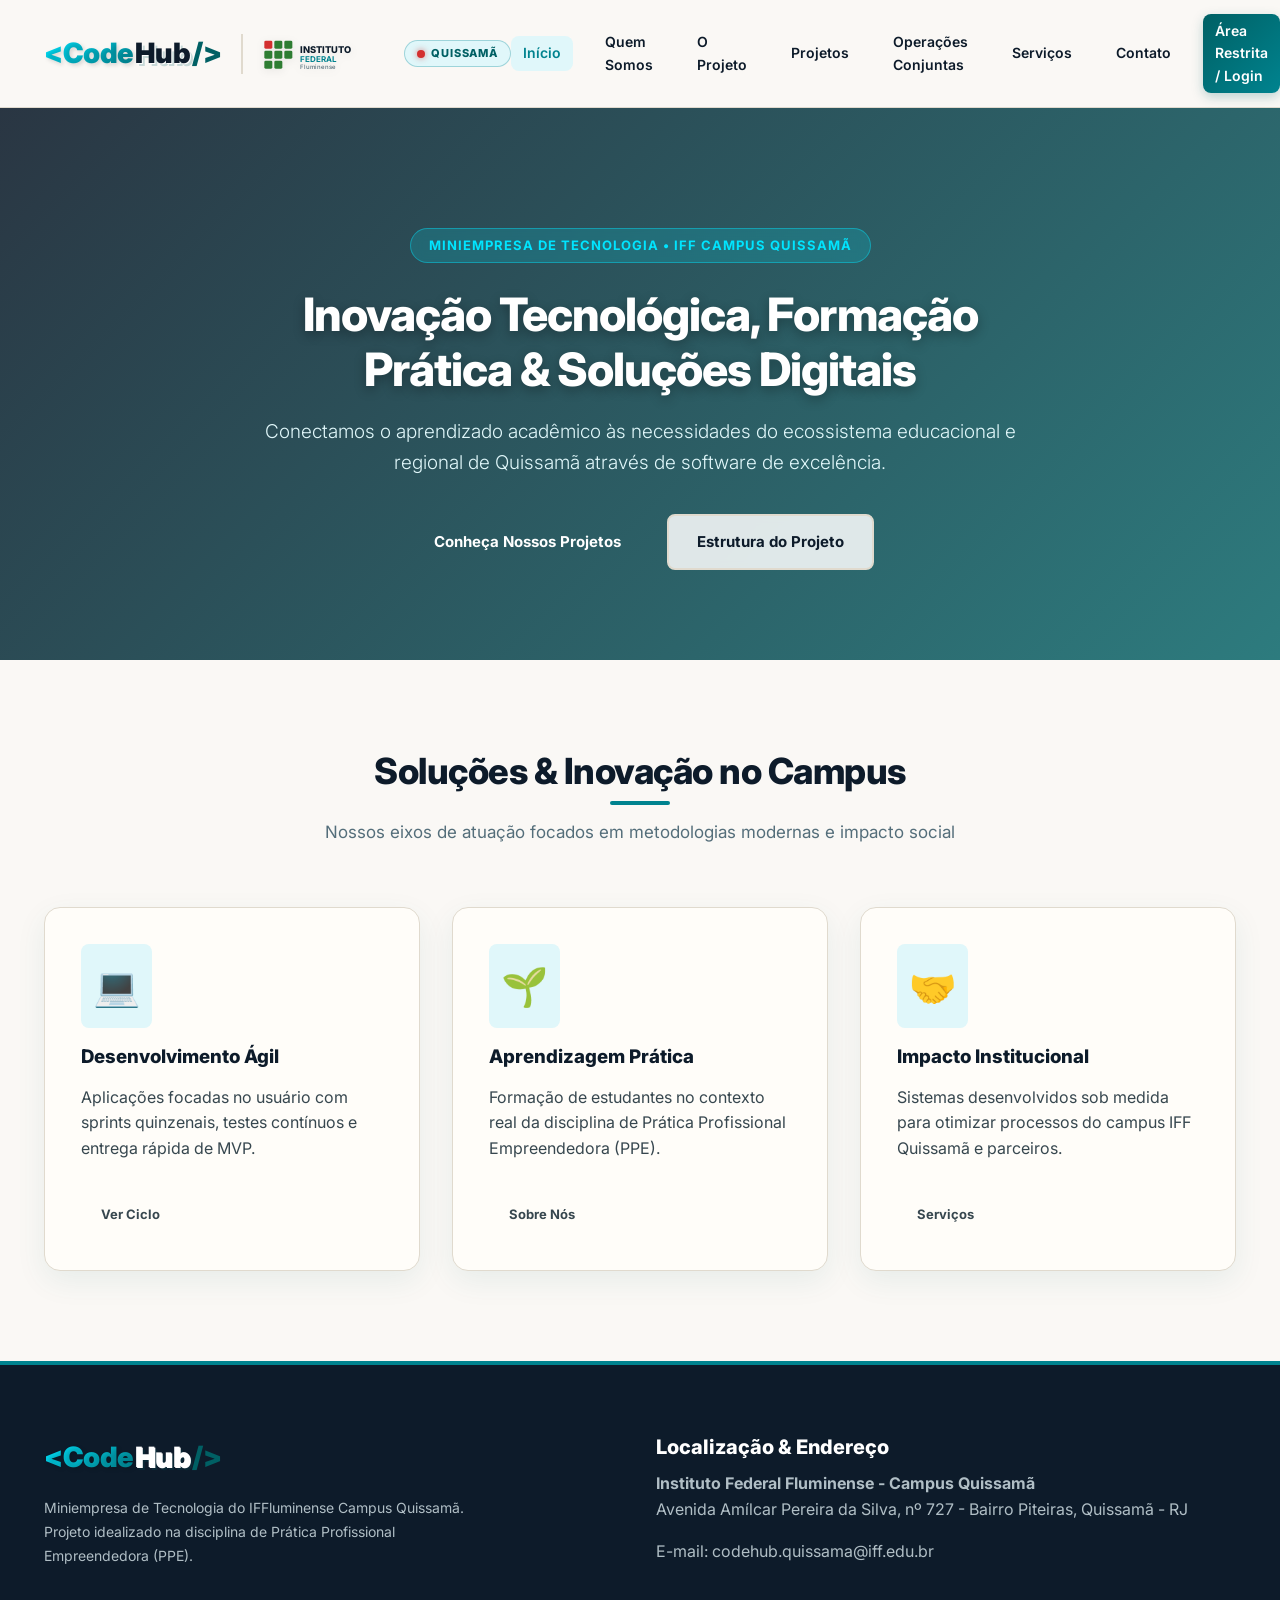
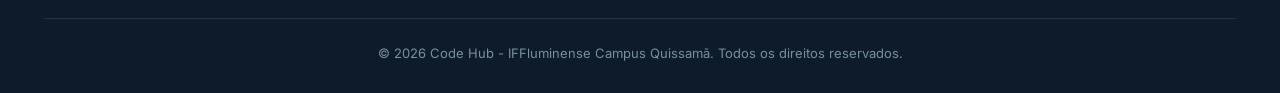
==== index.html @ e0a43261 "Update index.html" ====
<!DOCTYPE html>
<html lang="pt-BR">
<head>
    <meta charset="UTF-8">
    <meta name="viewport" content="width=device-width, initial-scale=1.0">
    <title>Code Hub | Inovação & Tecnologia no IFF Quissamã</title>
    <link rel="preconnect" href="https://fonts.googleapis.com">
    <link rel="preconnect" href="https://fonts.gstatic.com" crossorigin>
    <link href="https://fonts.googleapis.com/css2?family=Inter:wght@300;400;500;600;700;800;900&display=swap" rel="stylesheet">
    <link rel="stylesheet" href="index.css">
</head>
<body class="page-transition">

    <!-- CABEÇALHO COM LOGO VETORIAL IFF E LOGO 3D AVANÇADA -->
    <header class="navbar">
        <div class="container nav-container">
            <div class="brand-wrapper">
                <div class="logo-3d-wrapper">
                    <a href="index.html" class="logo-3d" title="Code Hub IFF Quissamã">
                        <span class="logo-code">&lt;Code</span><span class="logo-hub">Hub</span><span class="logo-slash">/&gt;</span>
                    </a>
                </div>
                
                <!-- VETOR INLINE DO INSTITUTO FEDERAL -->
                <div class="iff-brand-container">
                    <svg class="iff-svg-logo" viewBox="0 0 200 60" fill="none" xmlns="http://www.w3.org/2000/svg">
                        <rect x="5" y="10" width="12" height="12" rx="2" fill="#d32f2f"/>
                        <rect x="20" y="10" width="12" height="12" rx="2" fill="#2e7d32"/>
                        <rect x="5" y="25" width="12" height="12" rx="2" fill="#2e7d32"/>
                        <rect x="20" y="25" width="12" height="12" rx="2" fill="#2e7d32"/>
                        <rect x="5" y="40" width="12" height="12" rx="2" fill="#2e7d32"/>
                        <rect x="20" y="40" width="12" height="12" rx="2" fill="#2e7d32"/>
                        <rect x="35" y="10" width="12" height="12" rx="2" fill="#2e7d32"/>
                        <rect x="35" y="25" width="12" height="12" rx="2" fill="#2e7d32"/>
                        <text x="58" y="28" fill="#0d1b2a" font-family="Inter" font-weight="800" font-size="14">INSTITUTO</text>
                        <text x="58" y="42" fill="#00838f" font-family="Inter" font-weight="700" font-size="12">FEDERAL</text>
                        <text x="58" y="53" fill="#546e7a" font-family="Inter" font-weight="500" font-size="9">Fluminense</text>
                    </svg>
                    <div class="iff-badge-discrete">
                        <span class="iff-dot"></span> Quissamã
                    </div>
                </div>
            </div>

            <nav class="nav-menu">
                <a href="index.html" class="nav-link active">Início</a>
                <a href="quem-somos.html" class="nav-link">Quem Somos</a>
                <a href="o-projeto.html" class="nav-link">O Projeto</a>
                <a href="projetos.html" class="nav-link">Projetos</a>
                <a href="operacoes.html" class="nav-link">Operações Conjuntas</a>
                <a href="servicos.html" class="nav-link">Serviços</a>
                <a href="contato.html" class="nav-link">Contato</a>
                <a href="login.html" class="btn-nav-login btn-gradient">Área Restrita / Login</a>
            </nav>
        </div>
    </header>

    <!-- HERO SECTION -->
    <section class="hero" style="background-image: url('https://images.unsplash.com/photo-1517245386807-bb43f82c33c4?auto=format&fit=crop&w=1600&q=80');">
        <div class="container hero-content">
            <span class="badge">Miniempresa de Tecnologia &bull; IFF Campus Quissamã</span>
            <h1>Inovação Tecnológica, Formação Prática &amp; Soluções Digitais</h1>
            <p>Conectamos o aprendizado acadêmico às necessidades do ecossistema educacional e regional de Quissamã através de software de excelência.</p>
            <div class="hero-buttons">
                <a href="projetos.html" class="btn btn-gradient btn-lg">Conheça Nossos Projetos</a>
                <a href="o-projeto.html" class="btn btn-outline btn-lg">Estrutura do Projeto</a>
            </div>
        </div>
    </section>

    <!-- PILARES DE ATUAÇÃO -->
    <section class="section">
        <div class="container">
            <div class="section-title">
                <h2>Soluções &amp; Inovação no Campus</h2>
                <p>Nossos eixos de atuação focados em metodologias modernas e impacto social</p>
            </div>

            <div class="grid grid-3">
                <div class="card-pilar">
                    <div class="pilar-icon">💻</div>
                    <h3>Desenvolvimento Ágil</h3>
                    <p class="mt-2">Aplicações focadas no usuário com sprints quinzenais, testes contínuos e entrega rápida de MVP.</p>
                    <a href="o-projeto.html" class="btn btn-gradient mt-4" style="padding: 10px 20px; font-size: 13px;">Ver Ciclo</a>
                </div>

                <div class="card-pilar">
                    <div class="pilar-icon">🌱</div>
                    <h3>Aprendizagem Prática</h3>
                    <p class="mt-2">Formação de estudantes no contexto real da disciplina de Prática Profissional Empreendedora (PPE).</p>
                    <a href="quem-somos.html" class="btn btn-gradient mt-4" style="padding: 10px 20px; font-size: 13px;">Sobre Nós</a>
                </div>

                <div class="card-pilar">
                    <div class="pilar-icon">🤝</div>
                    <h3>Impacto Institucional</h3>
                    <p class="mt-2">Sistemas desenvolvidos sob medida para otimizar processos do campus IFF Quissamã e parceiros.</p>
                    <a href="servicos.html" class="btn btn-gradient mt-4" style="padding: 10px 20px; font-size: 13px;">Serviços</a>
                </div>
            </div>
        </div>
    </section>

    <!-- RODAPÉ COMPLETO COM DIREITOS RESERVADOS -->
    <footer class="footer">
        <div class="container">
            <div class="grid grid-2">
                <div>
                    <a href="index.html" class="logo-3d footer-logo">
                        <span class="logo-code">&lt;Code</span><span class="logo-hub">Hub</span><span class="logo-slash">/&gt;</span>
                    </a>
                    <p class="footer-desc">Miniempresa de Tecnologia do IFFluminense Campus Quissamã. Projeto idealizado na disciplina de Prática Profissional Empreendedora (PPE).</p>
                </div>
                <div class="footer-contact">
                    <h4>Localização &amp; Endereço</h4>
                    <p><strong>Instituto Federal Fluminense - Campus Quissamã</strong></p>
                    <p>Avenida Amílcar Pereira da Silva, nº 727 - Bairro Piteiras, Quissamã - RJ</p>
                    <p class="mt-2">E-mail: codehub.quissama@iff.edu.br</p>
                </div>
            </div>
            <div class="footer-bottom">
                <p>&copy; 2026 Code Hub - IFFluminense Campus Quissamã. Todos os direitos reservados.</p>
            </div>
        </div>
    </footer>

</body>
</html>
---- index.css ----
/* ==========================================================================
   CODE HUB - ESTILOS GLOBAIS & DESIGN SYSTEM (index.css)
   Paleta: Ciano Deep & Cream Soft com Efeitos 3D, Glassmorphism e Imagens Hero
   ========================================================================== */

:root {
    /* --- CORES PRINCIPAIS (CIANO & CREME) --- */
    --cyan-primary: #00838f;        /* Ciano Elegante Principal */
    --cyan-dark: #006064;           /* Ciano Escuro para botões e contrastes */
    --cyan-light: #00e5ff;          /* Ciano Neve/Glow para detalhes 3D e accents */
    --cyan-soft-bg: #e0f7fa;        /* Fundo Ciano muito suave */
    
    --cream-bg: #faf8f5;            /* Creme Principal do Site */
    --cream-card: #fffdf9;          /* Creme Claro para Cards */
    --cream-darker: #f3efe6;        /* Creme para divisões e fundos secundários */
    
    --dark-slate: #0d1b2a;          /* Azul Escuro / Grafite para textos e rodapés */
    --body-text: #37474f;           /* Cor padrão de leitura */
    --border-color: #e0dace;        /* Borda em tom creme/suave */
    
    /* --- EFEITOS E DIMENSÕES --- */
    --radius-sm: 8px;
    --radius-md: 16px;
    --radius-lg: 24px;
    --shadow-soft: 0 10px 30px rgba(0, 96, 100, 0.08);
    --shadow-hover: 0 18px 40px rgba(0, 96, 100, 0.18);
    --shadow-3d: 0 10px 20px rgba(0, 0, 0, 0.2), 0 6px 6px rgba(0, 0, 0, 0.1);
    --transition: all 0.35s cubic-bezier(0.4, 0, 0.2, 1);
}

/* --- RESET E BASE --- */
* {
    margin: 0;
    padding: 0;
    box-sizing: border-box;
}

html {
    scroll-behavior: smooth;
}

body {
    font-family: 'Inter', -apple-system, BlinkMacSystemFont, "Segoe UI", Roboto, sans-serif;
    color: var(--body-text);
    background-color: var(--cream-bg);
    line-height: 1.6;
    overflow-x: hidden;
}

h1, h2, h3, h4, h5, h6 {
    color: var(--dark-slate);
    font-weight: 800;
    line-height: 1.2;
}

a {
    text-decoration: none;
    color: inherit;
}

ul {
    list-style: none;
}

img {
    max-width: 100%;
    height: auto;
    display: block;
}

/* --- CONTAINERS & GRID --- */
.container {
    width: 100%;
    max-width: 1240px;
    margin: 0 auto;
    padding: 0 24px;
}

.section {
    padding: 90px 0;
}

.grid {
    display: grid;
    gap: 32px;
}

.grid-2 { grid-template-columns: repeat(2, 1fr); }
.grid-3 { grid-template-columns: repeat(3, 1fr); }
.grid-4 { grid-template-columns: repeat(4, 1fr); }

.mt-2 { margin-top: 16px; }
.mt-4 { margin-top: 32px; }
.mt-5 { margin-top: 48px; }

/* --- BARRA DE NAVEGAÇÃO (NAVBAR) --- */
.navbar {
    position: sticky;
    top: 0;
    background: rgba(250, 248, 245, 0.92);
    backdrop-filter: blur(12px);
    border-bottom: 1px solid var(--border-color);
    z-index: 1000;
    padding: 14px 0;
}

.nav-container {
    display: flex;
    align-items: center;
    justify-content: space-between;
}

.brand-wrapper {
    display: flex;
    align-items: center;
    gap: 20px;
}

/* --- LOGO 3D AVANÇADA DA CODE HUB --- */
.logo-3d-wrapper {
    perspective: 1000px;
}

.logo-3d {
    font-size: 28px;
    font-weight: 900;
    display: inline-flex;
    align-items: center;
    letter-spacing: -0.5px;
    text-transform: none;
    position: relative;
    transform-style: preserve-3d;
    transition: transform 0.4s ease;
}

.logo-3d:hover {
    transform: rotateY(12deg) rotateX(6deg) scale(1.03);
}

.logo-code {
    background: linear-gradient(135deg, #00e5ff 0%, #00838f 100%);
    -webkit-background-clip: text;
    -webkit-text-fill-color: transparent;
    text-shadow: 2px 2px 4px rgba(0, 0, 0, 0.15);
    font-weight: 900;
}

.logo-hub {
    color: var(--dark-slate);
    text-shadow: 1px 1px 0px #fff, 3px 3px 0px rgba(0, 96, 100, 0.2);
    font-weight: 900;
    margin: 0 2px;
}

.logo-slash {
    color: var(--cyan-dark);
    font-weight: 900;
}

/* --- MARCA E LOGO VETORIAL DO IFF --- */
.iff-brand-container {
    display: flex;
    align-items: center;
    gap: 10px;
    border-left: 2px solid var(--border-color);
    padding-left: 18px;
}

.iff-svg-logo {
    height: 40px;
    width: auto;
    filter: drop-shadow(0px 2px 4px rgba(0,0,0,0.08));
}

.iff-badge-discrete {
    display: flex;
    align-items: center;
    gap: 6px;
    font-size: 11px;
    font-weight: 800;
    letter-spacing: 0.8px;
    text-transform: uppercase;
    color: var(--cyan-dark);
    background: var(--cyan-soft-bg);
    border: 1px solid rgba(0, 131, 143, 0.3);
    padding: 4px 12px;
    border-radius: 20px;
}

.iff-dot {
    width: 8px;
    height: 8px;
    background-color: #d32f2f; /* Vermelho característico IFF */
    border-radius: 50%;
    display: inline-block;
    box-shadow: 0 0 6px rgba(211, 47, 47, 0.6);
}

/* MENU DE NAVEGAÇÃO */
.nav-menu {
    display: flex;
    align-items: center;
    gap: 20px;
}

.nav-menu a {
    font-weight: 600;
    font-size: 14px;
    color: var(--dark-slate);
    padding: 6px 12px;
    border-radius: var(--radius-sm);
    transition: var(--transition);
}

.nav-menu a:hover,
.nav-menu a.active {
    color: var(--cyan-primary);
    background-color: var(--cyan-soft-bg);
}

.btn-nav-login {
    background: linear-gradient(135deg, var(--cyan-dark) 0%, var(--cyan-primary) 100%);
    color: #ffffff !important;
    box-shadow: 0 4px 12px rgba(0, 96, 100, 0.25);
}

.btn-nav-login:hover {
    transform: translateY(-2px);
    box-shadow: 0 6px 16px rgba(0, 96, 100, 0.35);
}

/* --- BOTÕES ESTILIZADOS --- */
.btn {
    display: inline-flex;
    align-items: center;
    justify-content: center;
    gap: 8px;
    padding: 14px 28px;
    border-radius: var(--radius-sm);
    font-weight: 700;
    font-size: 15px;
    cursor: pointer;
    transition: var(--transition);
    border: none;
}

.btn-primary {
    background: linear-gradient(135deg, var(--cyan-primary) 0%, var(--cyan-dark) 100%);
    color: #ffffff;
    box-shadow: var(--shadow-3d);
}

.btn-primary:hover {
    transform: translateY(-3px);
    box-shadow: 0 12px 24px rgba(0, 96, 100, 0.3);
}

.btn-outline {
    background-color: rgba(255, 255, 255, 0.85);
    color: var(--dark-slate);
    border: 2px solid var(--border-color);
    backdrop-filter: blur(4px);
}

.btn-outline:hover {
    background-color: var(--cream-card);
    border-color: var(--cyan-primary);
    color: var(--cyan-dark);
}

/* --- HERO SECTION COM IMAGEM DE FUNDO REVERSÍVEL --- */
.hero {
    position: relative;
    padding: 120px 0 90px 0;
    background-size: cover;
    background-position: center;
    background-repeat: no-repeat;
    color: #ffffff;
    text-align: center;
}

/* Máscara/Overlay para garantir legibilidade dos textos sobre a imagem */
.hero::before {
    content: "";
    position: absolute;
    top: 0; left: 0; right: 0; bottom: 0;
    background: linear-gradient(135deg, rgba(13, 27, 42, 0.88) 0%, rgba(0, 96, 100, 0.82) 100%);
    z-index: 1;
}

.hero-content {
    position: relative;
    z-index: 2;
    max-width: 860px;
}

.badge {
    display: inline-block;
    background: rgba(0, 229, 255, 0.18);
    border: 1px solid rgba(0, 229, 255, 0.4);
    color: #00e5ff;
    font-weight: 700;
    font-size: 13px;
    padding: 6px 18px;
    border-radius: 30px;
    margin-bottom: 24px;
    text-transform: uppercase;
    letter-spacing: 1px;
    backdrop-filter: blur(6px);
}

.hero h1 {
    color: #ffffff;
    font-size: 46px;
    margin-bottom: 20px;
    letter-spacing: -1px;
    text-shadow: 0 4px 12px rgba(0,0,0,0.3);
}

.hero p {
    font-size: 19px;
    margin-bottom: 36px;
    color: #e0f7fa;
    font-weight: 300;
}

.hero-buttons {
    display: flex;
    justify-content: center;
    gap: 18px;
    flex-wrap: wrap;
}

/* --- TÍTULOS DE SEÇÕES --- */
.section-title {
    text-align: center;
    max-width: 700px;
    margin: 0 auto 60px auto;
}

.section-title h2 {
    font-size: 36px;
    margin-bottom: 14px;
    letter-spacing: -0.5px;
    position: relative;
    display: inline-block;
}

.section-title h2::after {
    content: "";
    display: block;
    width: 60px;
    height: 4px;
    background: var(--cyan-primary);
    margin: 8px auto 0 auto;
    border-radius: 2px;
}

.section-title p {
    font-size: 17px;
    color: #546e7a;
}

/* --- CARDS COM RECURSOS VISUAIS & GLASSMORPHISM --- */
.card-pilar, .card-about, .card-service, .card-operacao, .card-project {
    background-color: var(--cream-card);
    padding: 36px;
    border-radius: var(--radius-md);
    border: 1px solid var(--border-color);
    box-shadow: var(--shadow-soft);
    transition: var(--transition);
    position: relative;
    overflow: hidden;
}

.card-pilar::before, .card-service::before {
    content: "";
    position: absolute;
    top: 0; left: 0; width: 100%; height: 4px;
    background: linear-gradient(90deg, var(--cyan-primary), var(--cyan-light));
    opacity: 0;
    transition: var(--transition);
}

.card-pilar:hover, .card-service:hover, .card-operacao:hover, .card-project:hover {
    transform: translateY(-8px);
    box-shadow: var(--shadow-hover);
    border-color: rgba(0, 131, 143, 0.4);
}

.card-pilar:hover::before, .card-service:hover::before {
    opacity: 1;
}

.pilar-icon {
    font-size: 38px;
    margin-bottom: 18px;
    display: inline-block;
    padding: 12px;
    background: var(--cyan-soft-bg);
    border-radius: var(--radius-sm);
}

/* --- PROJETOS E PORTFÓLIO --- */
.category-title {
    font-size: 22px;
    margin-bottom: 28px;
    display: flex;
    align-items: center;
    justify-content: space-between;
    padding-bottom: 12px;
    border-bottom: 2px solid var(--border-color);
}

.badge-status {
    padding: 6px 14px;
    border-radius: 20px;
    font-size: 12px;
    font-weight: 800;
    text-transform: uppercase;
}

.status-andamento { background-color: #e0f7fa; color: #006064; }
.status-pretendidos { background-color: #fff3e0; color: #e65100; }
.status-concluido { background-color: #e8f5e9; color: #2e7d32; }

.project-img-container {
    height: 200px;
    overflow: hidden;
    position: relative;
}

.project-img-container img {
    width: 100%;
    height: 100%;
    object-fit: cover;
    transition: transform 0.5s ease;
}

.card-project:hover .project-img-container img {
    transform: scale(1.08);
}

.project-body {
    padding: 24px;
}

.tag {
    display: inline-block;
    background-color: var(--cyan-soft-bg);
    color: var(--cyan-dark);
    font-size: 12px;
    padding: 4px 10px;
    border-radius: 6px;
    margin-right: 6px;
    font-weight: 700;
}

/* --- ORGANOGRAMA DA MINIEMPRESA --- */
.card-organograma {
    background-color: var(--cream-card);
    padding: 36px;
    border-radius: var(--radius-md);
    border: 1px solid var(--border-color);
    box-shadow: var(--shadow-soft);
}

.tree-node {
    padding: 14px;
    border-radius: var(--radius-sm);
    text-align: center;
    font-weight: 700;
    font-size: 14px;
    margin-bottom: 12px;
    box-shadow: 0 4px 10px rgba(0,0,0,0.05);
}

.tree-node.main { background-color: var(--dark-slate); color: #ffffff; }
.tree-node.coordinator { background-color: var(--cyan-dark); color: #ffffff; }
.tree-node.team { background-color: var(--cyan-soft-bg); color: var(--cyan-dark); border: 1px solid rgba(0,131,143,0.2); }

/* --- TELA DE LOGIN ESTILIZADA --- */
.login-wrapper {
    max-width: 480px;
    margin: 0 auto;
    background: var(--cream-card);
    padding: 40px;
    border-radius: var(--radius-lg);
    border: 1px solid var(--border-color);
    box-shadow: var(--shadow-hover);
}

.form-group {
    margin-bottom: 22px;
}

.form-group label {
    display: block;
    font-weight: 700;
    font-size: 14px;
    margin-bottom: 8px;
    color: var(--dark-slate);
}

.form-group input, .form-group select, .form-group textarea {
    width: 100%;
    padding: 14px 16px;
    border: 1px solid var(--border-color);
    border-radius: var(--radius-sm);
    background-color: #ffffff;
    font-family: inherit;
    font-size: 15px;
    color: var(--dark-slate);
    transition: var(--transition);
}

.form-group input:focus, .form-group select:focus, .form-group textarea:focus {
    outline: none;
    border-color: var(--cyan-primary);
    box-shadow: 0 0 0 4px rgba(0, 131, 143, 0.15);
}

/* --- RODAPÉ (FOOTER) --- */
.footer {
    background-color: var(--dark-slate);
    color: #b0bec5;
    padding: 70px 0 30px 0;
    border-top: 4px solid var(--cyan-primary);
}

.footer-logo .logo-hub {
    color: #ffffff;
}

.footer-desc {
    margin-top: 16px;
    max-width: 420px;
    font-size: 14px;
    line-height: 1.7;
}

.footer-contact h4 {
    color: #ffffff;
    font-size: 20px;
    margin-bottom: 12px;
}

.footer-iff-brand {
    margin-top: 20px;
    display: flex;
    align-items: center;
    gap: 14px;
}

.footer-bottom {
    margin-top: 50px;
    padding-top: 24px;
    border-top: 1px solid rgba(255, 255, 255, 0.1);
    text-align: center;
    font-size: 13px;
    color: #78909c;
}

/* RESPONSIVIDADE */
@media (max-width: 992px) {
    .grid-4 { grid-template-columns: repeat(2, 1fr); }
    .grid-3 { grid-template-columns: repeat(1, 1fr); }
    .hero h1 { font-size: 36px; }
}

@media (max-width: 768px) {
    .grid-2 { grid-template-columns: repeat(1, 1fr); }
    .nav-menu { display: none; }
    .hero h1 { font-size: 30px; }
    .brand-wrapper { flex-direction: column; align-items: flex-start; gap: 10px; }
    .iff-brand-container { border-left: none; padding-left: 0; }
}
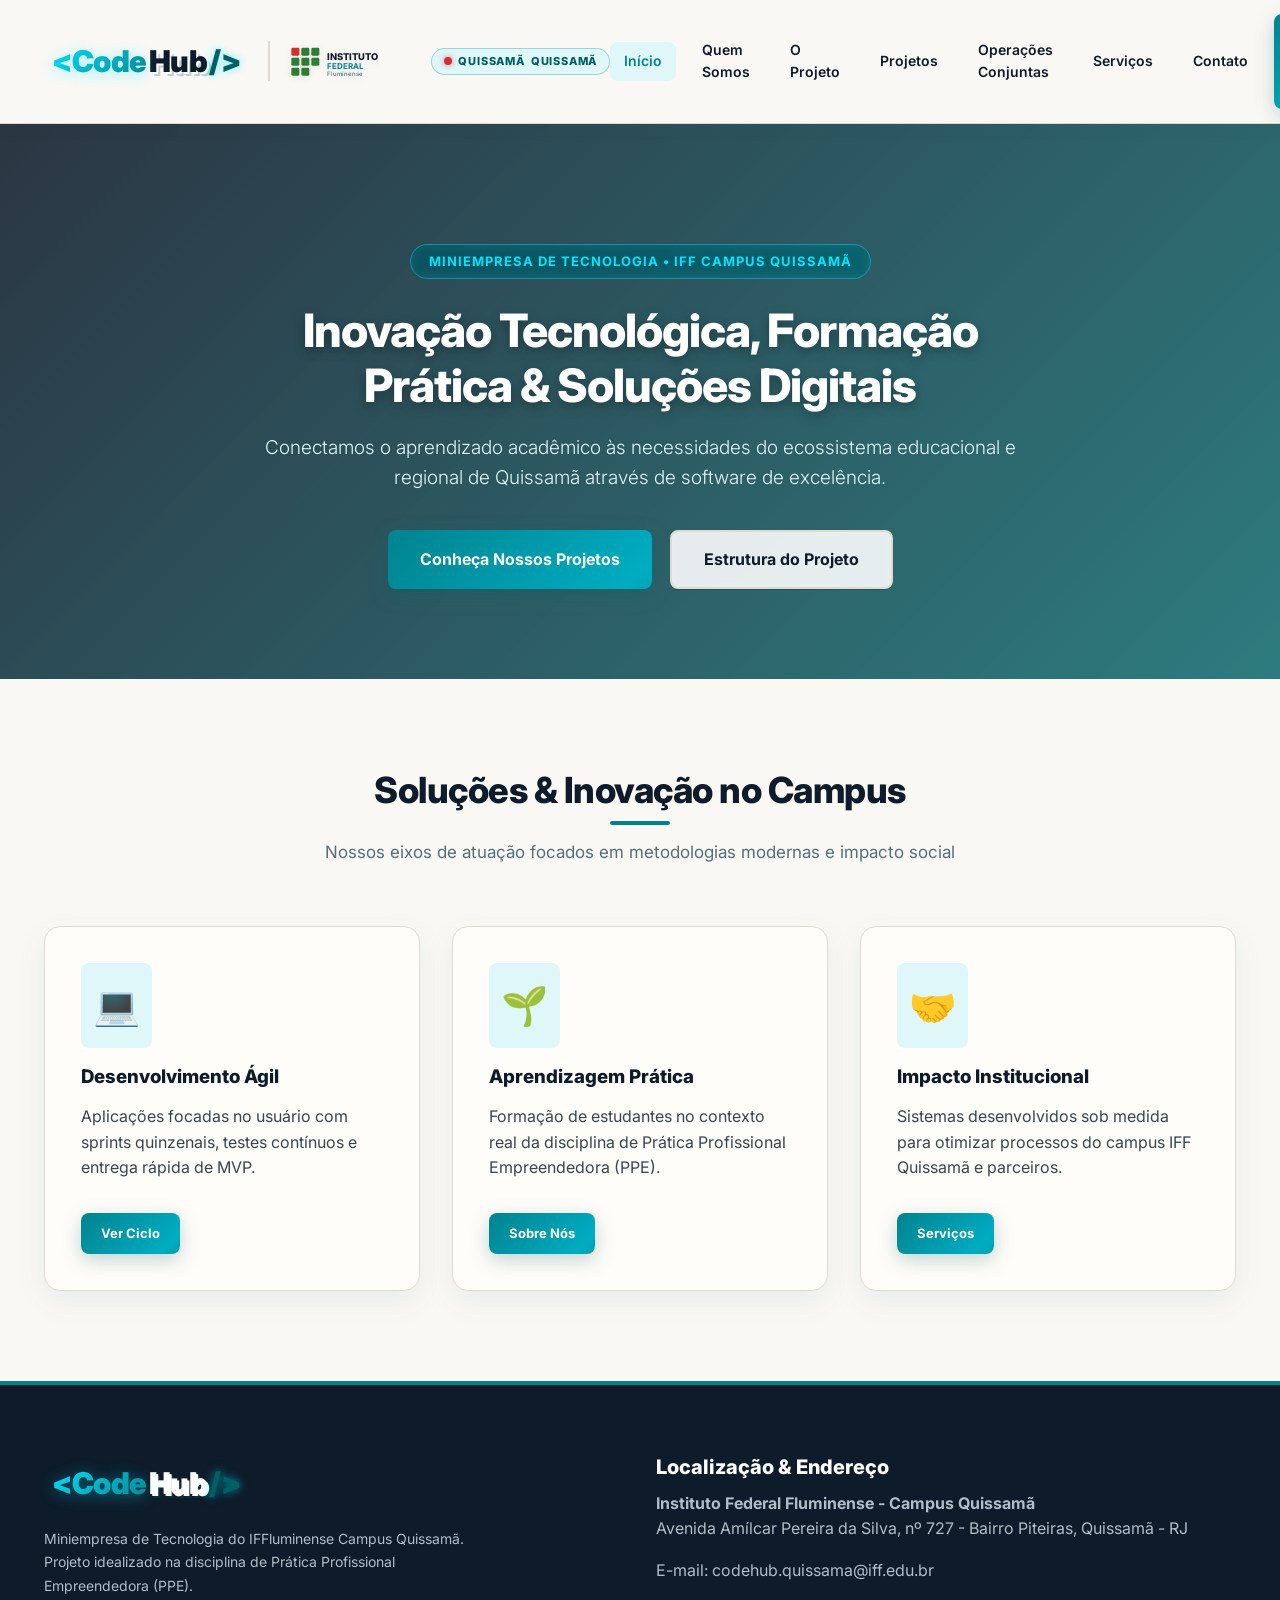
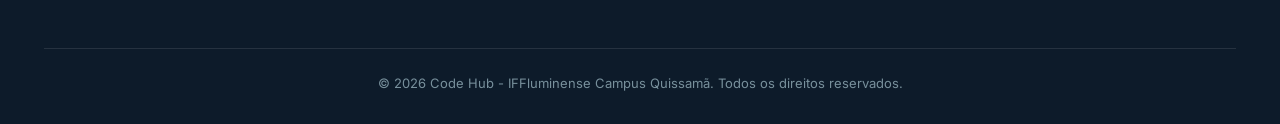
==== commit 156f6793: "Update index.html" ====
--- a/index.html
+++ b/index.html
@@ -38,6 +38,9 @@
                     </svg>
                     <div class="iff-badge-discrete">
                         <span class="iff-dot"></span> Quissamã
+                        <a href="https://www.google.com/maps/search/?api=1&query=Avenida+Amilcar+Pereira+da+Silva+727+IFF+Quissam%C3%A3" target="_blank" rel="noopener noreferrer">
+  Quissamã
+</a>
                     </div>
                 </div>
             </div>
--- a/index.css
+++ b/index.css
@@ -1,6 +1,6 @@
 /* ==========================================================================
    CODE HUB - ESTILOS GLOBAIS & DESIGN SYSTEM (index.css)
-   Paleta: Ciano Deep & Cream Soft com Efeitos 3D, Glassmorphism e Imagens Hero
+   Paleta: Ciano Deep & Cream Soft com Efeitos 3D, Gradientes nos Botões e Efeitos Visuais
    ========================================================================== */
 
 :root {
@@ -18,13 +18,19 @@
     --body-text: #37474f;           /* Cor padrão de leitura */
     --border-color: #e0dace;        /* Borda em tom creme/suave */
     
+    /* GRADIENTES PARA BOTÕES DE NAVEGAÇÃO E REDIRECIONAMENTO */
+    --grad-primary: linear-gradient(135deg, #00838f 0%, #00acc1 50%, #006064 100%);
+    --grad-hover: linear-gradient(135deg, #00acc1 0%, #00e5ff 50%, #00838f 100%);
+    --grad-accent: linear-gradient(135deg, #00e5ff 0%, #00838f 100%);
+    
     /* --- EFEITOS E DIMENSÕES --- */
     --radius-sm: 8px;
     --radius-md: 16px;
     --radius-lg: 24px;
     --shadow-soft: 0 10px 30px rgba(0, 96, 100, 0.08);
-    --shadow-hover: 0 18px 40px rgba(0, 96, 100, 0.18);
+    --shadow-hover: 0 18px 40px rgba(0, 96, 100, 0.22);
     --shadow-3d: 0 10px 20px rgba(0, 0, 0, 0.2), 0 6px 6px rgba(0, 0, 0, 0.1);
+    --shadow-neon: 0 0 15px rgba(0, 229, 255, 0.5), 0 0 30px rgba(0, 131, 143, 0.3);
     --transition: all 0.35s cubic-bezier(0.4, 0, 0.2, 1);
 }
 
@@ -47,6 +53,22 @@
     overflow-x: hidden;
 }
 
+/* --- ANIMAÇÃO DE TRANSIÇÃO ENTRE PÁGINAS --- */
+.page-transition {
+    animation: fadeInSlide 0.6s cubic-bezier(0.16, 1, 0.3, 1) forwards;
+}
+
+@keyframes fadeInSlide {
+    0% {
+        opacity: 0;
+        transform: translateY(12px);
+    }
+    100% {
+        opacity: 1;
+        transform: translateY(0);
+    }
+}
+
 h1, h2, h3, h4, h5, h6 {
     color: var(--dark-slate);
     font-weight: 800;
@@ -97,11 +119,12 @@
 .navbar {
     position: sticky;
     top: 0;
-    background: rgba(250, 248, 245, 0.92);
-    backdrop-filter: blur(12px);
+    background: rgba(250, 248, 245, 0.94);
+    backdrop-filter: blur(14px);
     border-bottom: 1px solid var(--border-color);
     z-index: 1000;
     padding: 14px 0;
+    box-shadow: 0 4px 20px rgba(0, 0, 0, 0.03);
 }
 
 .nav-container {
@@ -116,45 +139,59 @@
     gap: 20px;
 }
 
-/* --- LOGO 3D AVANÇADA DA CODE HUB --- */
+/* --- LOGO 3D TURBINADA DA CODE HUB COM EFETIOS VISUAIS --- */
 .logo-3d-wrapper {
     perspective: 1000px;
 }
 
 .logo-3d {
-    font-size: 28px;
+    font-size: 30px;
     font-weight: 900;
     display: inline-flex;
     align-items: center;
     letter-spacing: -0.5px;
-    text-transform: none;
     position: relative;
     transform-style: preserve-3d;
-    transition: transform 0.4s ease;
+    transition: transform 0.4s cubic-bezier(0.175, 0.885, 0.32, 1.275);
+    padding: 4px 8px;
+    border-radius: 8px;
 }
 
 .logo-3d:hover {
-    transform: rotateY(12deg) rotateX(6deg) scale(1.03);
+    transform: rotateY(15deg) rotateX(8deg) scale(1.06);
 }
 
 .logo-code {
     background: linear-gradient(135deg, #00e5ff 0%, #00838f 100%);
     -webkit-background-clip: text;
     -webkit-text-fill-color: transparent;
-    text-shadow: 2px 2px 4px rgba(0, 0, 0, 0.15);
+    filter: drop-shadow(0px 2px 8px rgba(0, 229, 255, 0.4));
     font-weight: 900;
+    position: relative;
 }
 
 .logo-hub {
     color: var(--dark-slate);
-    text-shadow: 1px 1px 0px #fff, 3px 3px 0px rgba(0, 96, 100, 0.2);
+    text-shadow: 2px 2px 0px #ffffff, 4px 4px 0px rgba(0, 96, 100, 0.25);
     font-weight: 900;
     margin: 0 2px;
+    transition: color 0.3s ease;
+}
+
+.logo-3d:hover .logo-hub {
+    color: #00838f;
 }
 
 .logo-slash {
     color: var(--cyan-dark);
     font-weight: 900;
+    text-shadow: 0 0 10px rgba(0, 229, 255, 0.6);
+    animation: pulseGlow 2.5s infinite alternate;
+}
+
+@keyframes pulseGlow {
+    0% { filter: drop-shadow(0 0 2px rgba(0,229,255,0.3)); }
+    100% { filter: drop-shadow(0 0 10px rgba(0,229,255,0.8)); }
 }
 
 /* --- MARCA E LOGO VETORIAL DO IFF --- */
@@ -190,7 +227,7 @@
 .iff-dot {
     width: 8px;
     height: 8px;
-    background-color: #d32f2f; /* Vermelho característico IFF */
+    background-color: #d32f2f;
     border-radius: 50%;
     display: inline-block;
     box-shadow: 0 0 6px rgba(211, 47, 47, 0.6);
@@ -200,75 +237,101 @@
 .nav-menu {
     display: flex;
     align-items: center;
-    gap: 20px;
-}
-
-.nav-menu a {
+    gap: 12px;
+}
+
+.nav-link {
     font-weight: 600;
     font-size: 14px;
     color: var(--dark-slate);
-    padding: 6px 12px;
+    padding: 8px 14px;
     border-radius: var(--radius-sm);
     transition: var(--transition);
-}
-
-.nav-menu a:hover,
-.nav-menu a.active {
+    position: relative;
+}
+
+.nav-link:hover,
+.nav-link.active {
     color: var(--cyan-primary);
     background-color: var(--cyan-soft-bg);
 }
 
+/* BOTÃO DE LOGIN / ÁREA RESTRITA COM GRADIENTE */
 .btn-nav-login {
-    background: linear-gradient(135deg, var(--cyan-dark) 0%, var(--cyan-primary) 100%);
+    background: var(--grad-primary);
     color: #ffffff !important;
-    box-shadow: 0 4px 12px rgba(0, 96, 100, 0.25);
+    padding: 9px 18px !important;
+    border-radius: var(--radius-sm);
+    box-shadow: 0 4px 14px rgba(0, 96, 100, 0.25);
+    background-size: 200% auto;
+    transition: var(--transition);
 }
 
 .btn-nav-login:hover {
+    background-position: right center;
     transform: translateY(-2px);
-    box-shadow: 0 6px 16px rgba(0, 96, 100, 0.35);
-}
-
-/* --- BOTÕES ESTILIZADOS --- */
+    box-shadow: var(--shadow-neon);
+}
+
+/* --- BOTÕES COM FUNDO GRADIENTE E EFEITOS DE TRANSIÇÃO --- */
 .btn {
     display: inline-flex;
     align-items: center;
     justify-content: center;
-    gap: 8px;
-    padding: 14px 28px;
+    gap: 10px;
+    padding: 12px 24px;
     border-radius: var(--radius-sm);
     font-weight: 700;
     font-size: 15px;
     cursor: pointer;
     transition: var(--transition);
     border: none;
-}
-
-.btn-primary {
-    background: linear-gradient(135deg, var(--cyan-primary) 0%, var(--cyan-dark) 100%);
-    color: #ffffff;
-    box-shadow: var(--shadow-3d);
-}
-
-.btn-primary:hover {
-    transform: translateY(-3px);
-    box-shadow: 0 12px 24px rgba(0, 96, 100, 0.3);
-}
-
+    text-align: center;
+    position: relative;
+    overflow: hidden;
+}
+
+.btn-lg {
+    padding: 15px 32px;
+    font-size: 16px;
+}
+
+/* GRADIENTE PRINCIPAL COM ANIMAÇÃO DE SHIMMER */
+.btn-gradient, .btn-primary {
+    background: linear-gradient(135deg, #00838f 0%, #00acc1 50%, #006064 100%);
+    background-size: 200% auto;
+    color: #ffffff !important;
+    box-shadow: 0 6px 20px rgba(0, 96, 100, 0.25);
+}
+
+.btn-gradient:hover, .btn-primary:hover {
+    background-position: right center;
+    transform: translateY(-3px) scale(1.02);
+    box-shadow: 0 12px 28px rgba(0, 96, 100, 0.35);
+}
+
+/* Efeito de iluminação no clique do botão */
+.btn-gradient:active, .btn-primary:active {
+    transform: translateY(-1px);
+}
+
+/* BOTÃO OUTLINE COM GLOW GRADIENTE AO PASSAR O MOUSE */
 .btn-outline {
-    background-color: rgba(255, 255, 255, 0.85);
+    background-color: rgba(255, 255, 255, 0.9);
     color: var(--dark-slate);
     border: 2px solid var(--border-color);
     backdrop-filter: blur(4px);
 }
 
 .btn-outline:hover {
-    background-color: var(--cream-card);
+    background: var(--cream-card);
     border-color: var(--cyan-primary);
     color: var(--cyan-dark);
-}
-
-/* --- HERO SECTION COM IMAGEM DE FUNDO REVERSÍVEL --- */
+    box-shadow: 0 8px 20px rgba(0, 131, 143, 0.15);
+    transform: translateY(-3px);
+}
+
+/* --- HERO SECTION COM IMAGEM E OVERLAY --- */
 .hero {
     position: relative;
     padding: 120px 0 90px 0;
@@ -279,7 +342,6 @@
     text-align: center;
 }
 
-/* Máscara/Overlay para garantir legibilidade dos textos sobre a imagem */
 .hero::before {
     content: "";
     position: absolute;
@@ -401,125 +463,6 @@
     border-radius: var(--radius-sm);
 }
 
-/* --- PROJETOS E PORTFÓLIO --- */
-.category-title {
-    font-size: 22px;
-    margin-bottom: 28px;
-    display: flex;
-    align-items: center;
-    justify-content: space-between;
-    padding-bottom: 12px;
-    border-bottom: 2px solid var(--border-color);
-}
-
-.badge-status {
-    padding: 6px 14px;
-    border-radius: 20px;
-    font-size: 12px;
-    font-weight: 800;
-    text-transform: uppercase;
-}
-
-.status-andamento { background-color: #e0f7fa; color: #006064; }
-.status-pretendidos { background-color: #fff3e0; color: #e65100; }
-.status-concluido { background-color: #e8f5e9; color: #2e7d32; }
-
-.project-img-container {
-    height: 200px;
-    overflow: hidden;
-    position: relative;
-}
-
-.project-img-container img {
-    width: 100%;
-    height: 100%;
-    object-fit: cover;
-    transition: transform 0.5s ease;
-}
-
-.card-project:hover .project-img-container img {
-    transform: scale(1.08);
-}
-
-.project-body {
-    padding: 24px;
-}
-
-.tag {
-    display: inline-block;
-    background-color: var(--cyan-soft-bg);
-    color: var(--cyan-dark);
-    font-size: 12px;
-    padding: 4px 10px;
-    border-radius: 6px;
-    margin-right: 6px;
-    font-weight: 700;
-}
-
-/* --- ORGANOGRAMA DA MINIEMPRESA --- */
-.card-organograma {
-    background-color: var(--cream-card);
-    padding: 36px;
-    border-radius: var(--radius-md);
-    border: 1px solid var(--border-color);
-    box-shadow: var(--shadow-soft);
-}
-
-.tree-node {
-    padding: 14px;
-    border-radius: var(--radius-sm);
-    text-align: center;
-    font-weight: 700;
-    font-size: 14px;
-    margin-bottom: 12px;
-    box-shadow: 0 4px 10px rgba(0,0,0,0.05);
-}
-
-.tree-node.main { background-color: var(--dark-slate); color: #ffffff; }
-.tree-node.coordinator { background-color: var(--cyan-dark); color: #ffffff; }
-.tree-node.team { background-color: var(--cyan-soft-bg); color: var(--cyan-dark); border: 1px solid rgba(0,131,143,0.2); }
-
-/* --- TELA DE LOGIN ESTILIZADA --- */
-.login-wrapper {
-    max-width: 480px;
-    margin: 0 auto;
-    background: var(--cream-card);
-    padding: 40px;
-    border-radius: var(--radius-lg);
-    border: 1px solid var(--border-color);
-    box-shadow: var(--shadow-hover);
-}
-
-.form-group {
-    margin-bottom: 22px;
-}
-
-.form-group label {
-    display: block;
-    font-weight: 700;
-    font-size: 14px;
-    margin-bottom: 8px;
-    color: var(--dark-slate);
-}
-
-.form-group input, .form-group select, .form-group textarea {
-    width: 100%;
-    padding: 14px 16px;
-    border: 1px solid var(--border-color);
-    border-radius: var(--radius-sm);
-    background-color: #ffffff;
-    font-family: inherit;
-    font-size: 15px;
-    color: var(--dark-slate);
-    transition: var(--transition);
-}
-
-.form-group input:focus, .form-group select:focus, .form-group textarea:focus {
-    outline: none;
-    border-color: var(--cyan-primary);
-    box-shadow: 0 0 0 4px rgba(0, 131, 143, 0.15);
-}
-
 /* --- RODAPÉ (FOOTER) --- */
 .footer {
     background-color: var(--dark-slate);
@@ -543,13 +486,6 @@
     color: #ffffff;
     font-size: 20px;
     margin-bottom: 12px;
-}
-
-.footer-iff-brand {
-    margin-top: 20px;
-    display: flex;
-    align-items: center;
-    gap: 14px;
 }
 
 .footer-bottom {
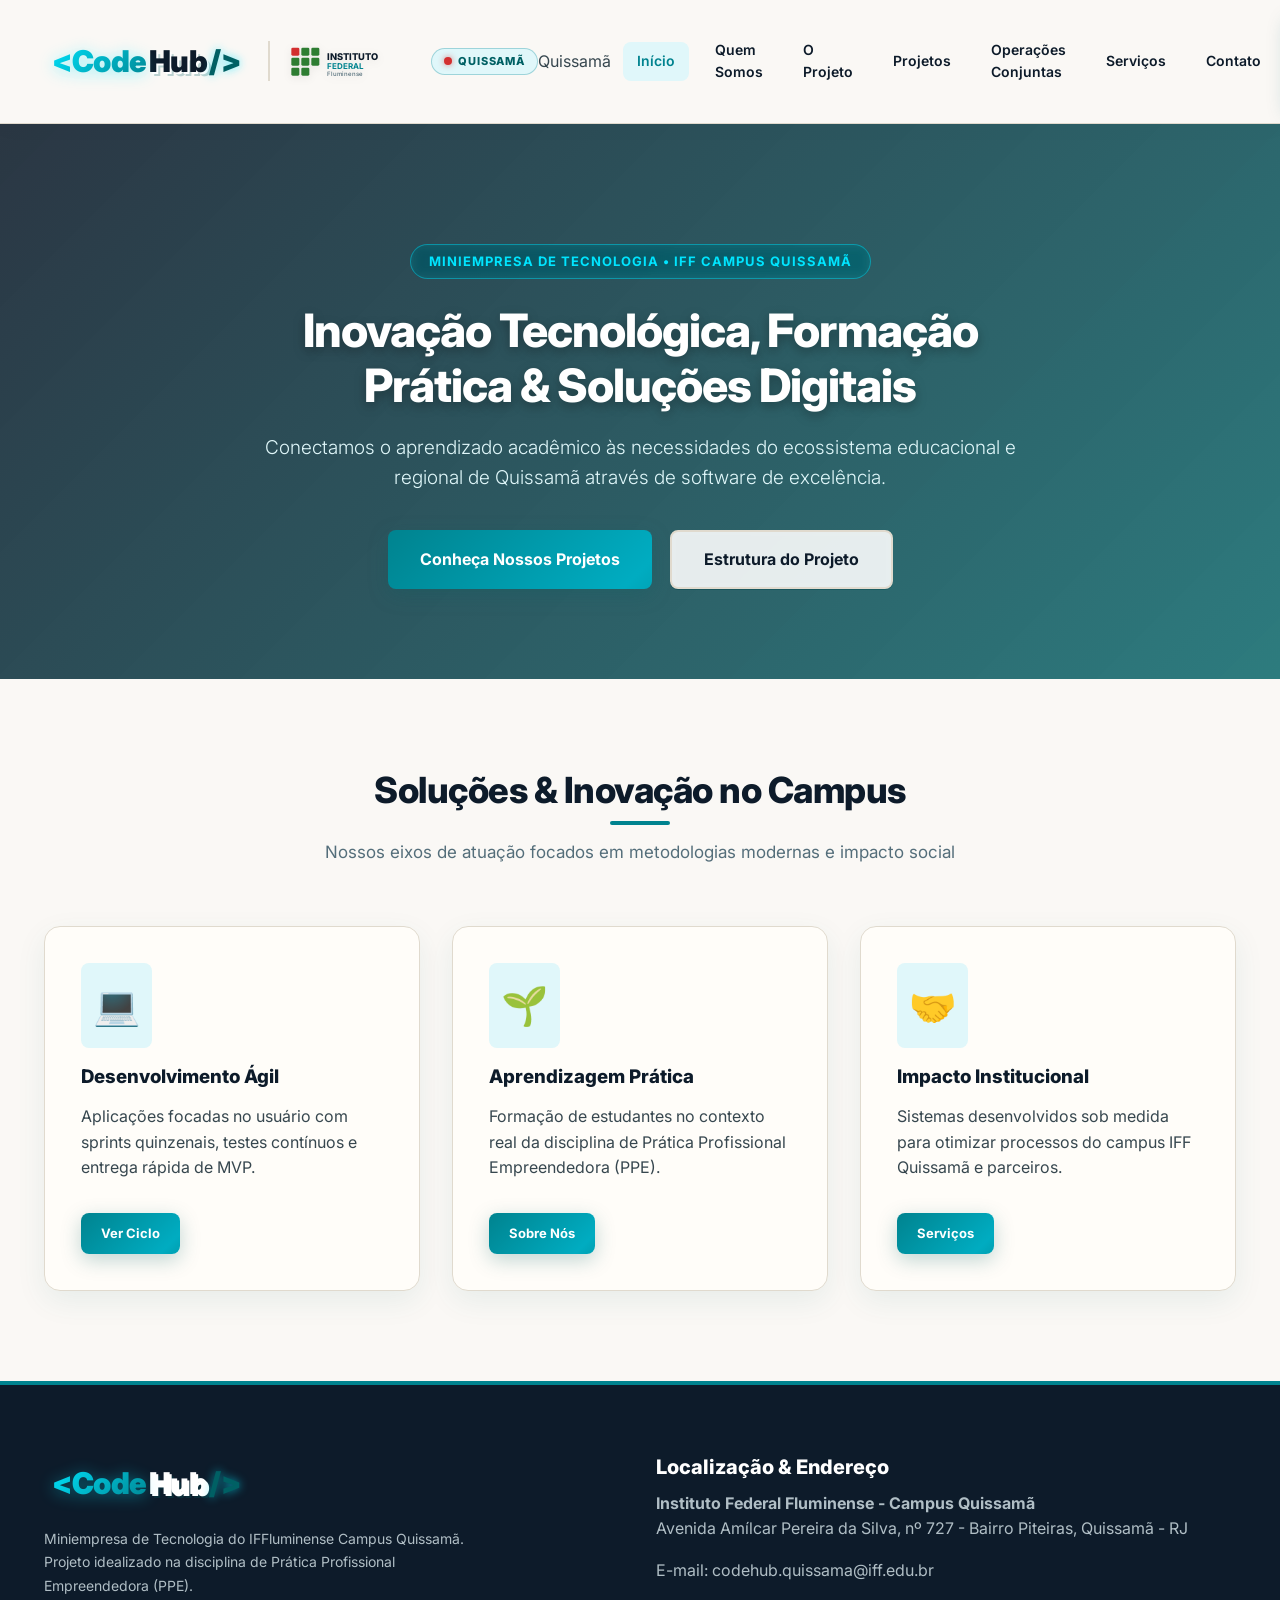
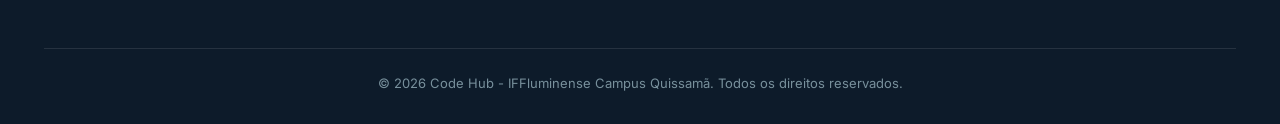
==== commit 9351a931: "Update index.html" ====
--- a/index.html
+++ b/index.html
@@ -38,14 +38,15 @@
                     </svg>
                     <div class="iff-badge-discrete">
                         <span class="iff-dot"></span> Quissamã
-                        <a href="https://www.google.com/maps/search/?api=1&query=Avenida+Amilcar+Pereira+da+Silva+727+IFF+Quissam%C3%A3" target="_blank" rel="noopener noreferrer">
-  Quissamã
-</a>
+            
                     </div>
                 </div>
             </div>
 
             <nav class="nav-menu">
+                <a href="https://www.google.com/maps/search/?api=1&query=Avenida+Amilcar+Pereira+da+Silva+727+IFF+Quissam%C3%A3" target="_blank" rel="noopener noreferrer">
+  Quissamã
+</a>
                 <a href="index.html" class="nav-link active">Início</a>
                 <a href="quem-somos.html" class="nav-link">Quem Somos</a>
                 <a href="o-projeto.html" class="nav-link">O Projeto</a>
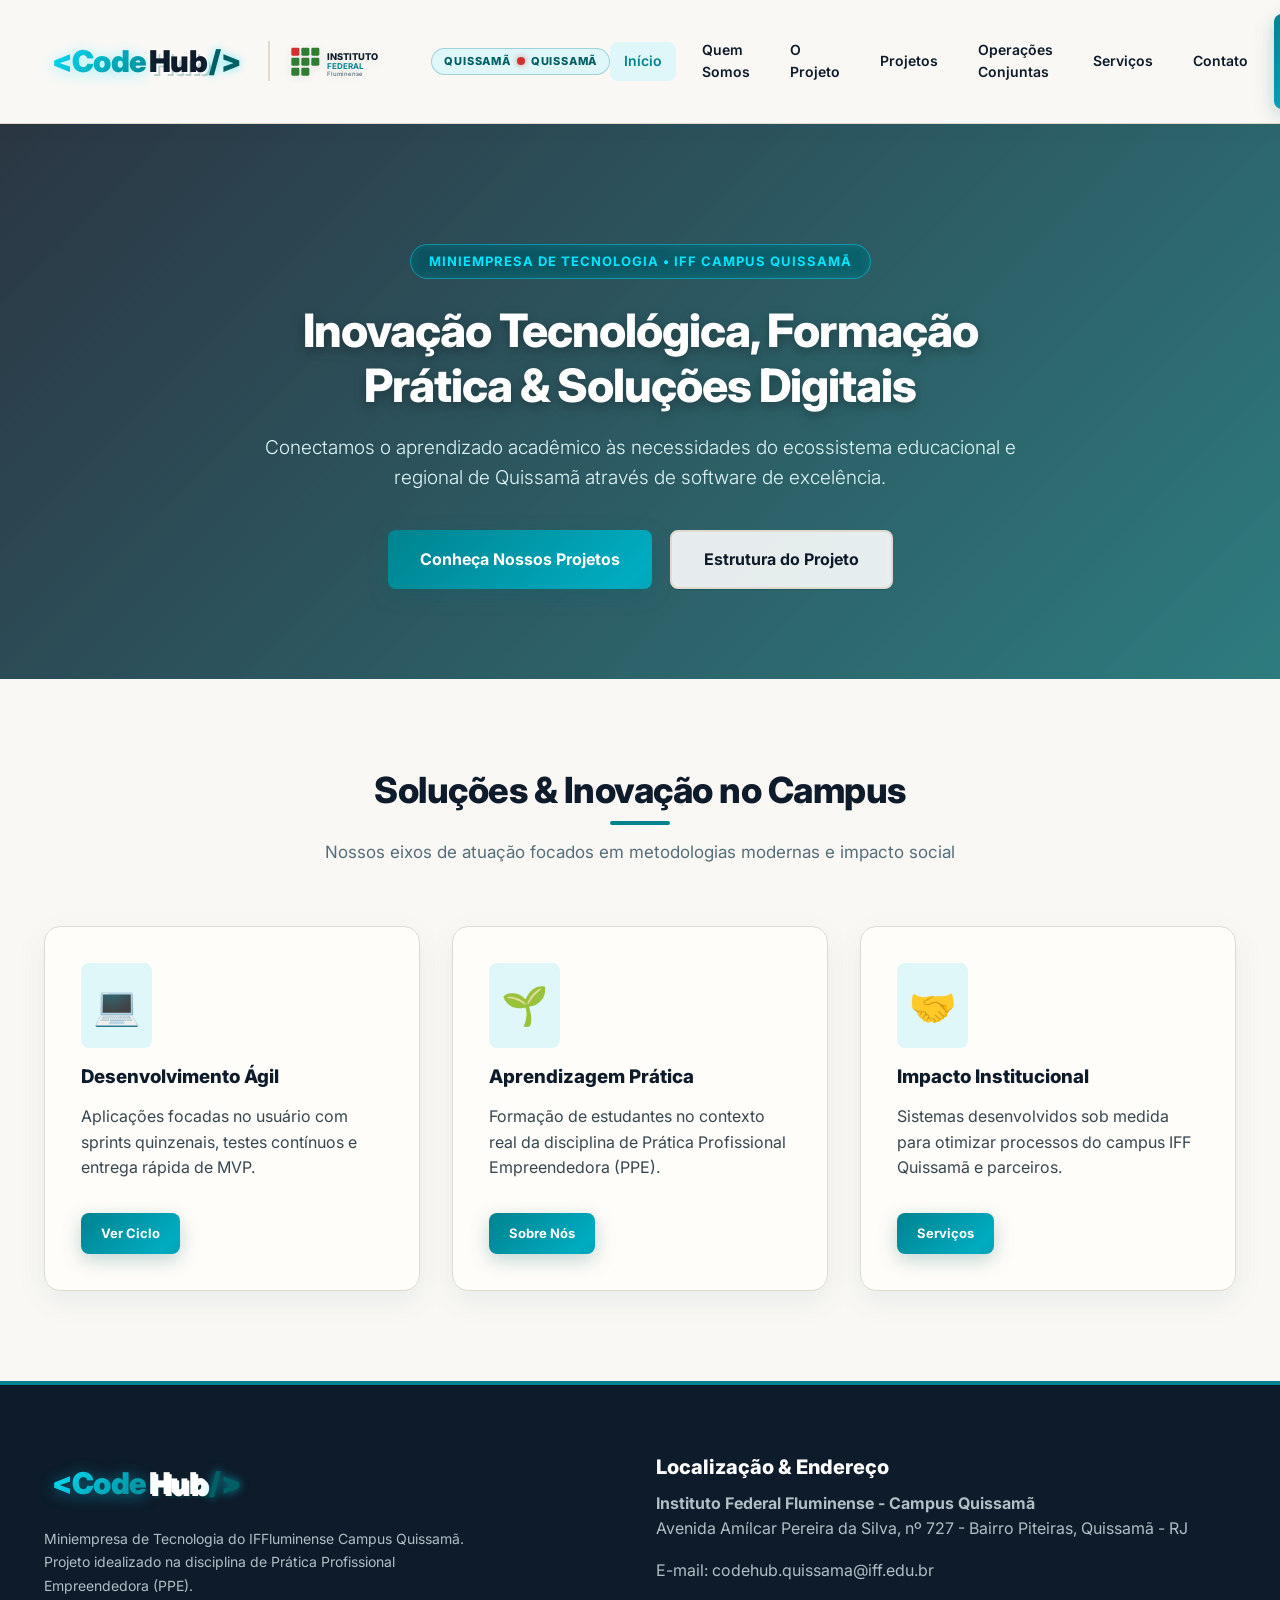
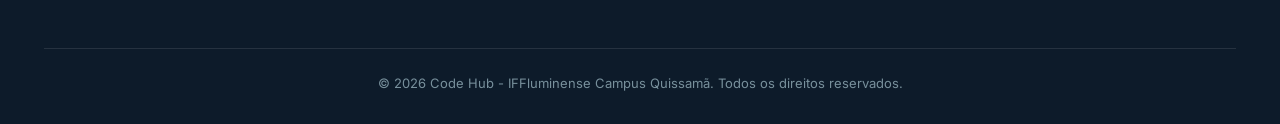
==== commit 7dec5335: "Update index.html" ====
--- a/index.html
+++ b/index.html
@@ -37,6 +37,9 @@
                         <text x="58" y="53" fill="#546e7a" font-family="Inter" font-weight="500" font-size="9">Fluminense</text>
                     </svg>
                     <div class="iff-badge-discrete">
+                        <a href="https://www.google.com/maps/search/?api=1&query=Avenida+Amilcar+Pereira+da+Silva+727+IFF+Quissam%C3%A3" target="_blank" rel="noopener noreferrer">
+  Quissamã
+</a>
                         <span class="iff-dot"></span> Quissamã
             
                     </div>
@@ -44,9 +47,7 @@
             </div>
 
             <nav class="nav-menu">
-                <a href="https://www.google.com/maps/search/?api=1&query=Avenida+Amilcar+Pereira+da+Silva+727+IFF+Quissam%C3%A3" target="_blank" rel="noopener noreferrer">
-  Quissamã
-</a>
+            
                 <a href="index.html" class="nav-link active">Início</a>
                 <a href="quem-somos.html" class="nav-link">Quem Somos</a>
                 <a href="o-projeto.html" class="nav-link">O Projeto</a>
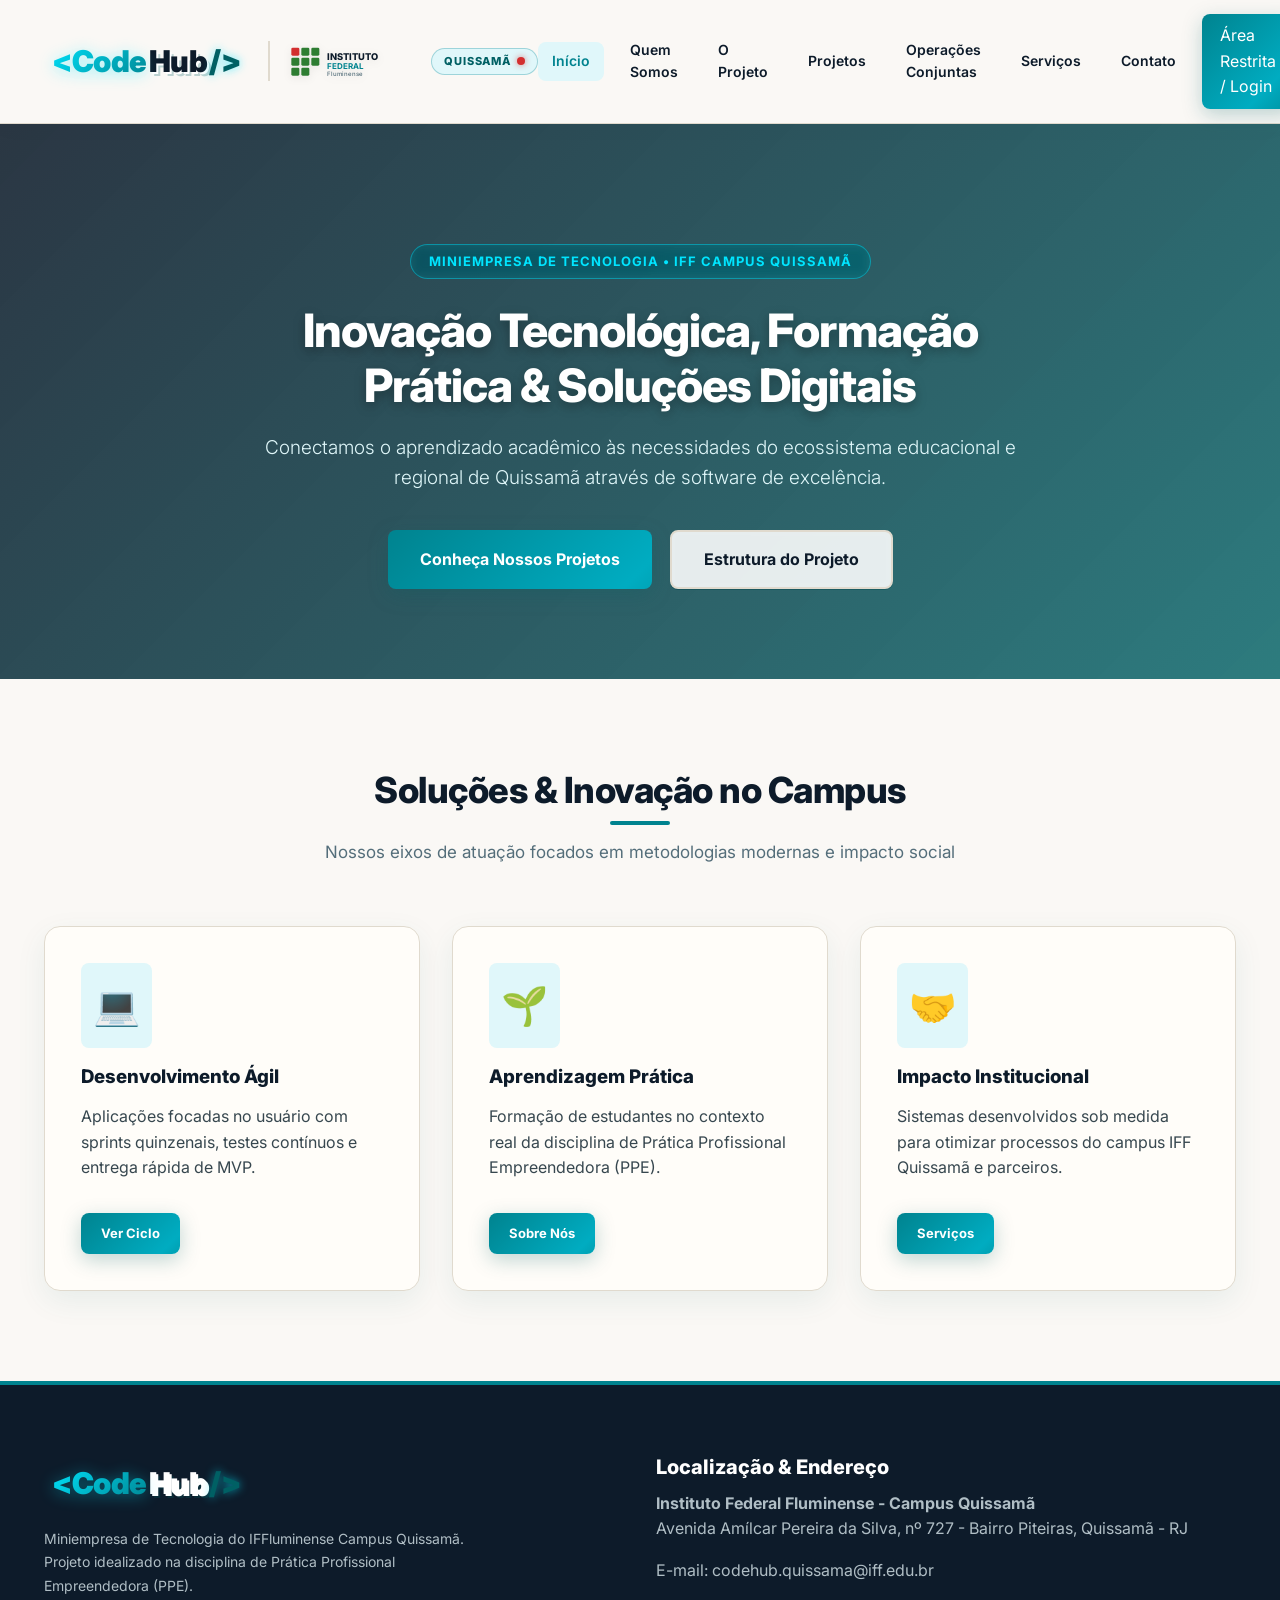
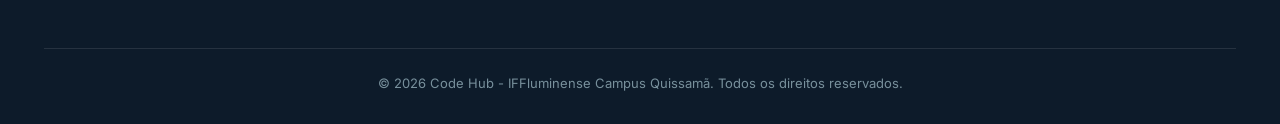
==== commit a0862050: "Update index.html" ====
--- a/index.html
+++ b/index.html
@@ -40,7 +40,7 @@
                         <a href="https://www.google.com/maps/search/?api=1&query=Avenida+Amilcar+Pereira+da+Silva+727+IFF+Quissam%C3%A3" target="_blank" rel="noopener noreferrer">
   Quissamã
 </a>
-                        <span class="iff-dot"></span> Quissamã
+                        <span class="iff-dot"></span> 
             
                     </div>
                 </div>
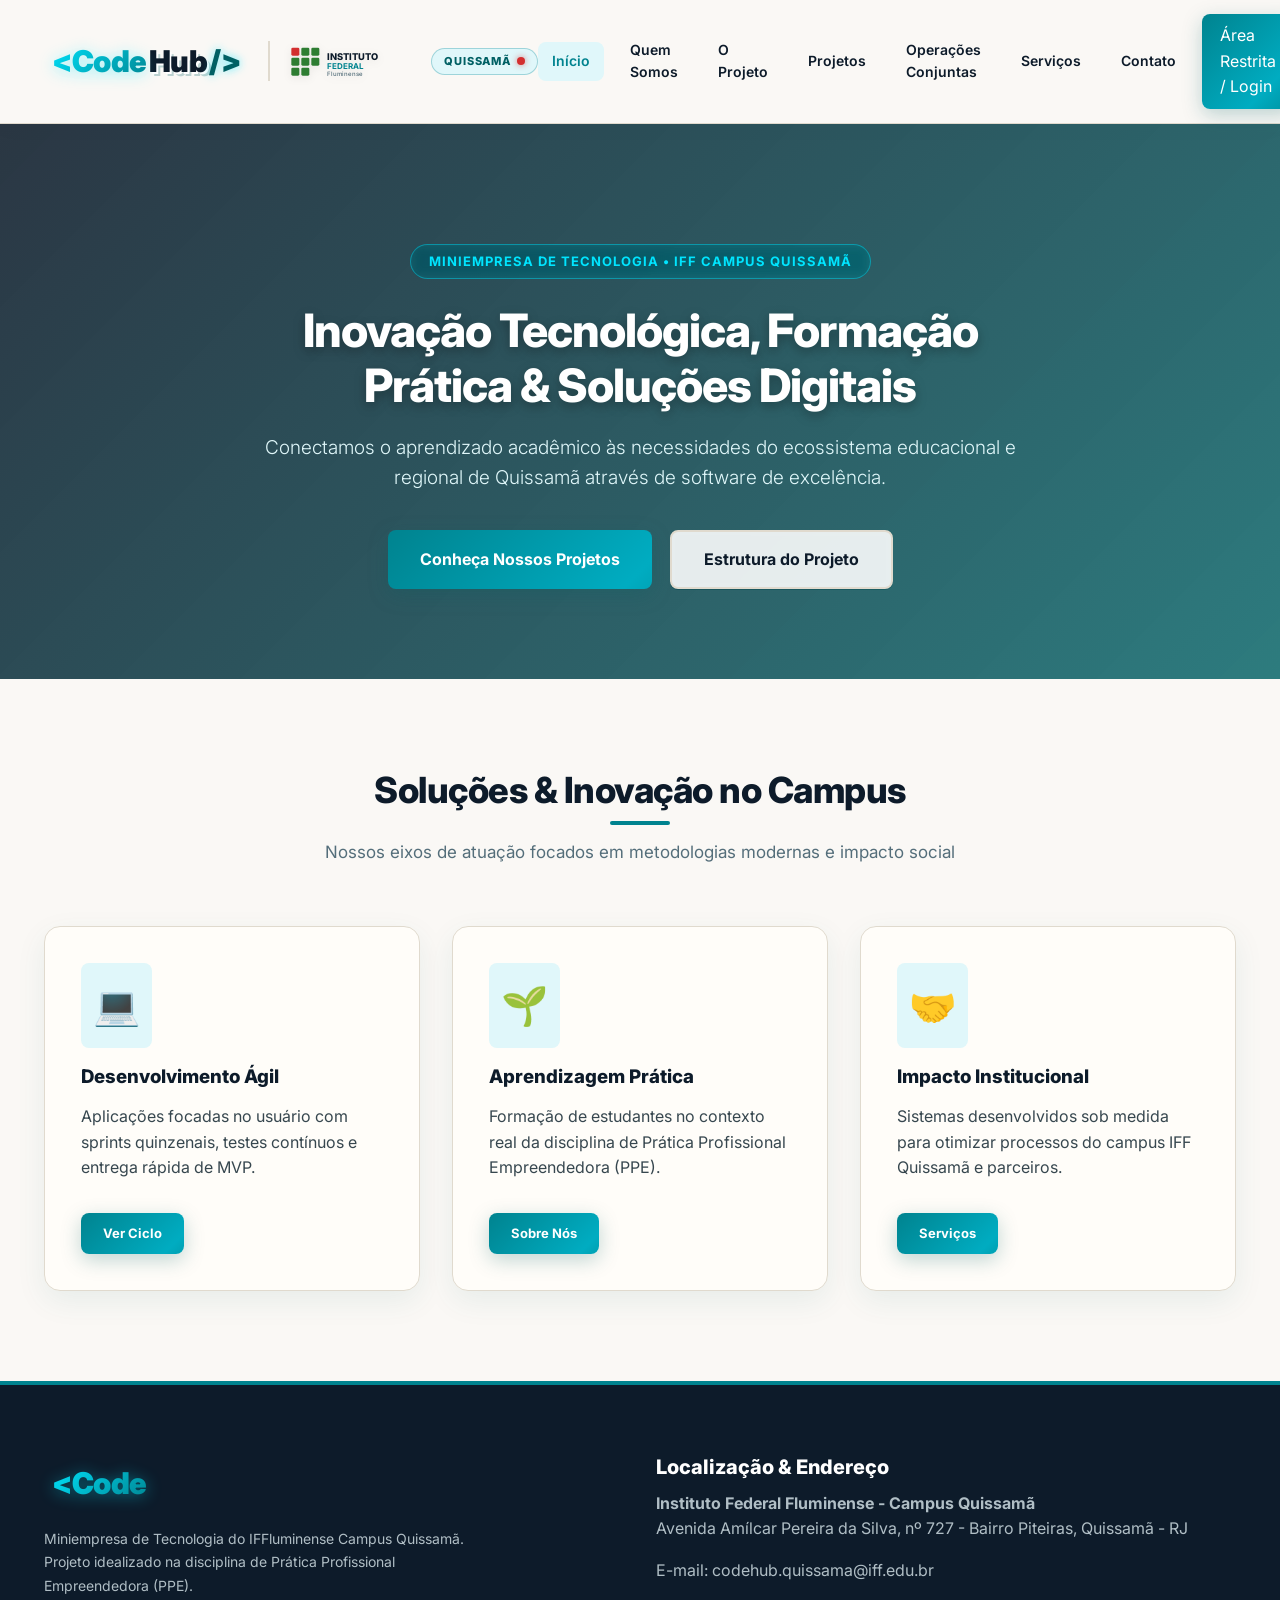
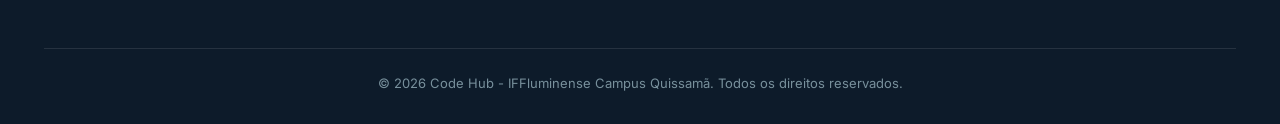
==== commit 5f499e10: "Update index.html" ====
--- a/index.html
+++ b/index.html
@@ -38,16 +38,14 @@
                     </svg>
                     <div class="iff-badge-discrete">
                         <a href="https://www.google.com/maps/search/?api=1&query=Avenida+Amilcar+Pereira+da+Silva+727+IFF+Quissam%C3%A3" target="_blank" rel="noopener noreferrer">
-  Quissamã
-</a>
+                            Quissamã
+                        </a>
                         <span class="iff-dot"></span> 
-            
                     </div>
                 </div>
             </div>
 
             <nav class="nav-menu">
-            
                 <a href="index.html" class="nav-link active">Início</a>
                 <a href="quem-somos.html" class="nav-link">Quem Somos</a>
                 <a href="o-projeto.html" class="nav-link">O Projeto</a>
@@ -86,21 +84,21 @@
                     <div class="pilar-icon">💻</div>
                     <h3>Desenvolvimento Ágil</h3>
                     <p class="mt-2">Aplicações focadas no usuário com sprints quinzenais, testes contínuos e entrega rápida de MVP.</p>
-                    <a href="o-projeto.html" class="btn btn-gradient mt-4" style="padding: 10px 20px; font-size: 13px;">Ver Ciclo</a>
+                    <a href="o-projeto.html" class="btn btn-gradient mt-4" style="padding: 10px 22px; font-size: 13px;">Ver Ciclo</a>
                 </div>
 
                 <div class="card-pilar">
                     <div class="pilar-icon">🌱</div>
                     <h3>Aprendizagem Prática</h3>
                     <p class="mt-2">Formação de estudantes no contexto real da disciplina de Prática Profissional Empreendedora (PPE).</p>
-                    <a href="quem-somos.html" class="btn btn-gradient mt-4" style="padding: 10px 20px; font-size: 13px;">Sobre Nós</a>
+                    <a href="quem-somos.html" class="btn btn-gradient mt-4" style="padding: 10px 22px; font-size: 13px;">Sobre Nós</a>
                 </div>
 
                 <div class="card-pilar">
                     <div class="pilar-icon">🤝</div>
                     <h3>Impacto Institucional</h3>
                     <p class="mt-2">Sistemas desenvolvidos sob medida para otimizar processos do campus IFF Quissamã e parceiros.</p>
-                    <a href="servicos.html" class="btn btn-gradient mt-4" style="padding: 10px 20px; font-size: 13px;">Serviços</a>
+                    <a href="servicos.html" class="btn btn-gradient mt-4" style="padding: 10px 22px; font-size: 13px;">Serviços</a>
                 </div>
             </div>
         </div>
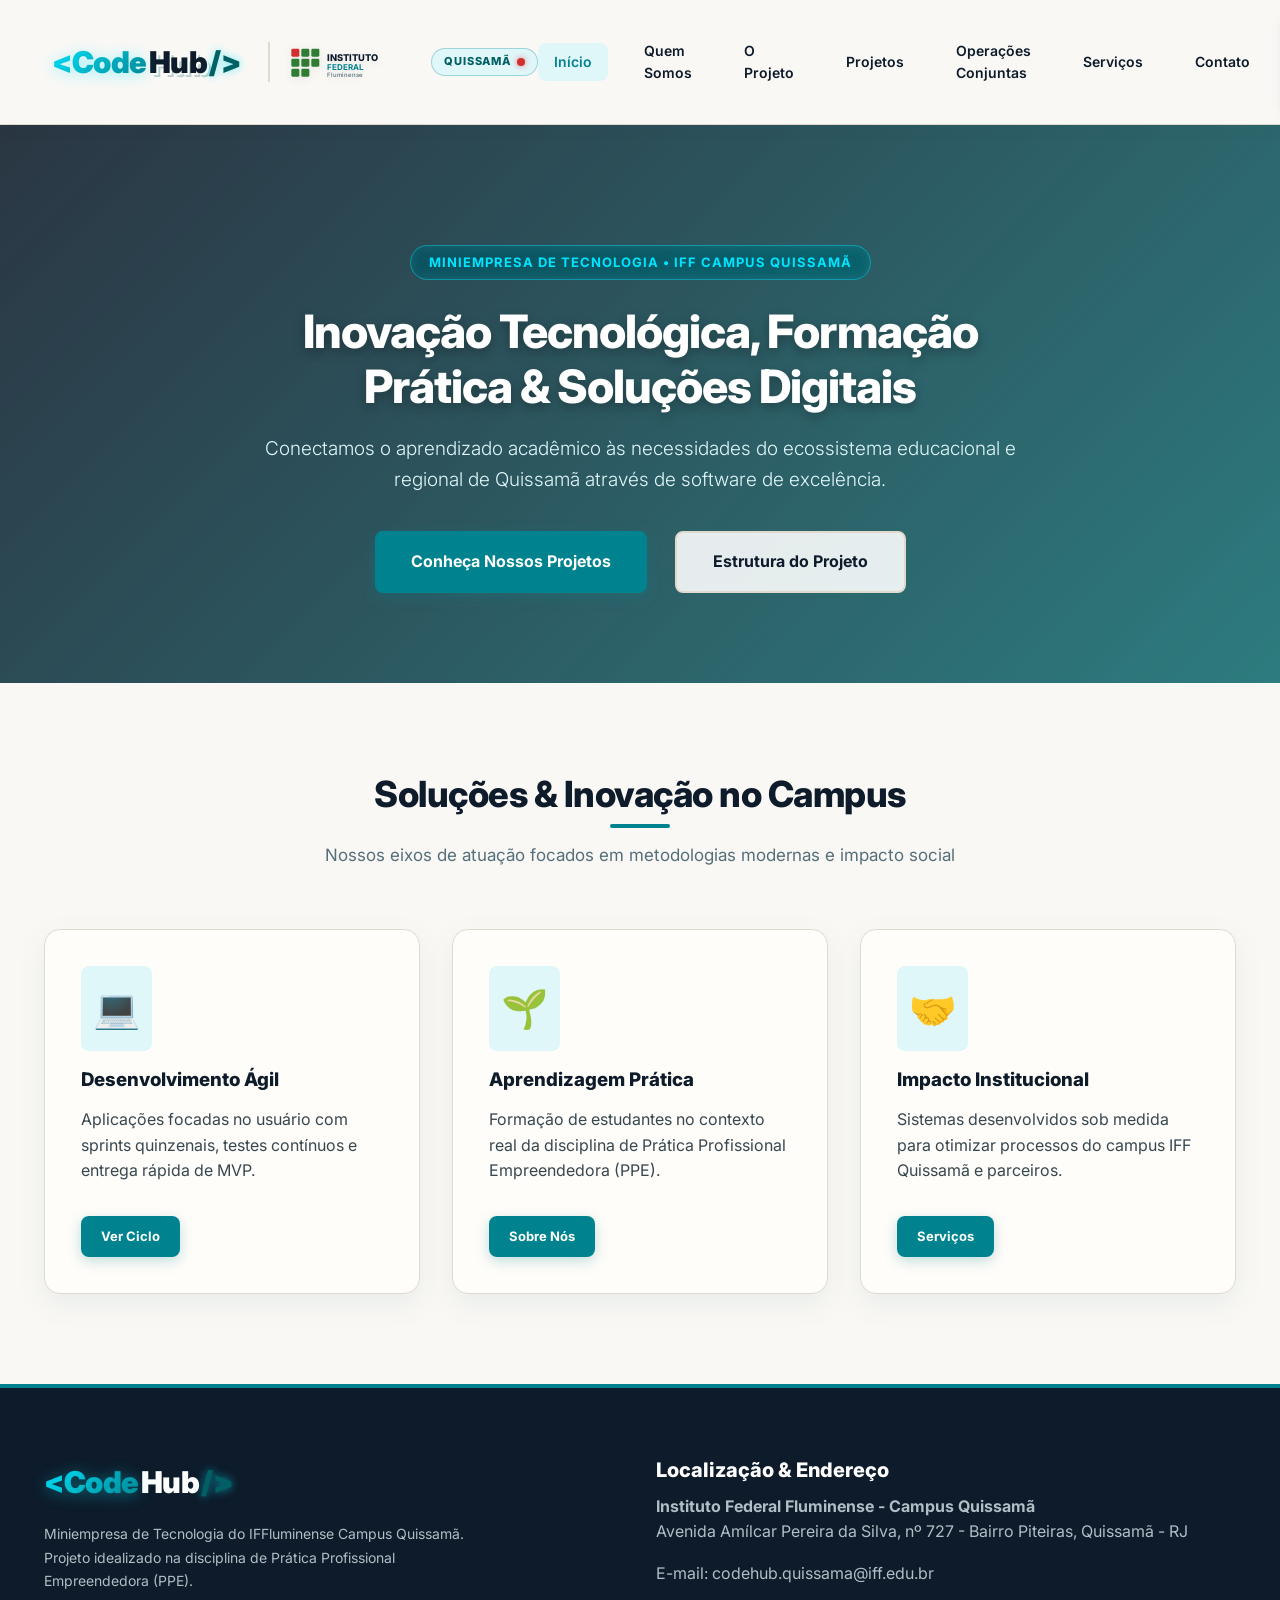
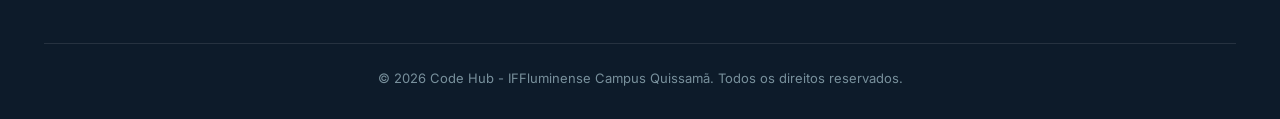
==== commit 3867dbbf: "Update index.html" ====
--- a/index.html
+++ b/index.html
@@ -37,7 +37,7 @@
                         <text x="58" y="53" fill="#546e7a" font-family="Inter" font-weight="500" font-size="9">Fluminense</text>
                     </svg>
                     <div class="iff-badge-discrete">
-                        <a href="https://www.google.com/maps/search/?api=1&query=Avenida+Amilcar+Pereira+da+Silva+727+IFF+Quissam%C3%A3" target="_blank" rel="noopener noreferrer">
+                        <a href="https://www.google.com/maps/search/?api=1&query=Avenida+Amilcar+Pereira+da+Silva+727+IFF+Quissam%C3%A3" target="_blank" rel="noopener noreferrer" class="link-quissama">
                             Quissamã
                         </a>
                         <span class="iff-dot"></span> 
@@ -53,7 +53,7 @@
                 <a href="operacoes.html" class="nav-link">Operações Conjuntas</a>
                 <a href="servicos.html" class="nav-link">Serviços</a>
                 <a href="contato.html" class="nav-link">Contato</a>
-                <a href="login.html" class="btn-nav-login btn-gradient">Área Restrita / Login</a>
+                <a href="login.html" class="btn-nav-login btn">Área Restrita / Login</a>
             </nav>
         </div>
     </header>
@@ -65,7 +65,7 @@
             <h1>Inovação Tecnológica, Formação Prática &amp; Soluções Digitais</h1>
             <p>Conectamos o aprendizado acadêmico às necessidades do ecossistema educacional e regional de Quissamã através de software de excelência.</p>
             <div class="hero-buttons">
-                <a href="projetos.html" class="btn btn-gradient btn-lg">Conheça Nossos Projetos</a>
+                <a href="projetos.html" class="btn btn-primary btn-lg">Conheça Nossos Projetos</a>
                 <a href="o-projeto.html" class="btn btn-outline btn-lg">Estrutura do Projeto</a>
             </div>
         </div>
@@ -84,27 +84,27 @@
                     <div class="pilar-icon">💻</div>
                     <h3>Desenvolvimento Ágil</h3>
                     <p class="mt-2">Aplicações focadas no usuário com sprints quinzenais, testes contínuos e entrega rápida de MVP.</p>
-                    <a href="o-projeto.html" class="btn btn-gradient mt-4" style="padding: 10px 22px; font-size: 13px;">Ver Ciclo</a>
+                    <a href="o-projeto.html" class="btn btn-primary mt-4" style="padding: 10px 20px; font-size: 13px;">Ver Ciclo</a>
                 </div>
 
                 <div class="card-pilar">
                     <div class="pilar-icon">🌱</div>
                     <h3>Aprendizagem Prática</h3>
                     <p class="mt-2">Formação de estudantes no contexto real da disciplina de Prática Profissional Empreendedora (PPE).</p>
-                    <a href="quem-somos.html" class="btn btn-gradient mt-4" style="padding: 10px 22px; font-size: 13px;">Sobre Nós</a>
+                    <a href="quem-somos.html" class="btn btn-primary mt-4" style="padding: 10px 20px; font-size: 13px;">Sobre Nós</a>
                 </div>
 
                 <div class="card-pilar">
                     <div class="pilar-icon">🤝</div>
                     <h3>Impacto Institucional</h3>
                     <p class="mt-2">Sistemas desenvolvidos sob medida para otimizar processos do campus IFF Quissamã e parceiros.</p>
-                    <a href="servicos.html" class="btn btn-gradient mt-4" style="padding: 10px 22px; font-size: 13px;">Serviços</a>
+                    <a href="servicos.html" class="btn btn-primary mt-4" style="padding: 10px 20px; font-size: 13px;">Serviços</a>
                 </div>
             </div>
         </div>
     </section>
 
-    <!-- RODAPÉ COMPLETO COM DIREITOS RESERVADOS -->
+    <!-- RODAPÉ COMPLETO -->
     <footer class="footer">
         <div class="container">
             <div class="grid grid-2">
--- a/index.css
+++ b/index.css
@@ -1,27 +1,23 @@
 /* ==========================================================================
    CODE HUB - ESTILOS GLOBAIS & DESIGN SYSTEM (index.css)
-   Paleta: Ciano Deep & Cream Soft com Efeitos 3D, Gradientes nos Botões e Efeitos Visuais
    ========================================================================== */
 
 :root {
     /* --- CORES PRINCIPAIS (CIANO & CREME) --- */
     --cyan-primary: #00838f;        /* Ciano Elegante Principal */
-    --cyan-dark: #006064;           /* Ciano Escuro para botões e contrastes */
-    --cyan-light: #00e5ff;          /* Ciano Neve/Glow para detalhes 3D e accents */
-    --cyan-soft-bg: #e0f7fa;        /* Fundo Ciano muito suave */
+    --cyan-dark: #006064;           /* Ciano Escuro */
+    --cyan-light: #00e5ff;          /* Ciano Glow */
+    --cyan-soft-bg: #e0f7fa;        /* Fundo Ciano suave */
     
-    --cream-bg: #faf8f5;            /* Creme Principal do Site */
-    --cream-card: #fffdf9;          /* Creme Claro para Cards */
-    --cream-darker: #f3efe6;        /* Creme para divisões e fundos secundários */
+    --green-gradient-hover: linear-gradient(135deg, #2e7d32 0%, #4caf50 100%); /* Verde Gradiente para Hover */
+
+    --cream-bg: #faf8f5;            /* Creme Principal */
+    --cream-card: #fffdf9;          /* Creme para Cards */
+    --cream-darker: #f3efe6;        /* Creme secundário */
     
-    --dark-slate: #0d1b2a;          /* Azul Escuro / Grafite para textos e rodapés */
-    --body-text: #37474f;           /* Cor padrão de leitura */
-    --border-color: #e0dace;        /* Borda em tom creme/suave */
-    
-    /* GRADIENTES PARA BOTÕES DE NAVEGAÇÃO E REDIRECIONAMENTO */
-    --grad-primary: linear-gradient(135deg, #00838f 0%, #00acc1 50%, #006064 100%);
-    --grad-hover: linear-gradient(135deg, #00acc1 0%, #00e5ff 50%, #00838f 100%);
-    --grad-accent: linear-gradient(135deg, #00e5ff 0%, #00838f 100%);
+    --dark-slate: #0d1b2a;          /* Grafite Escuro */
+    --body-text: #37474f;           /* Cor de leitura */
+    --border-color: #e0dace;        
     
     /* --- EFEITOS E DIMENSÕES --- */
     --radius-sm: 8px;
@@ -29,8 +25,6 @@
     --radius-lg: 24px;
     --shadow-soft: 0 10px 30px rgba(0, 96, 100, 0.08);
     --shadow-hover: 0 18px 40px rgba(0, 96, 100, 0.22);
-    --shadow-3d: 0 10px 20px rgba(0, 0, 0, 0.2), 0 6px 6px rgba(0, 0, 0, 0.1);
-    --shadow-neon: 0 0 15px rgba(0, 229, 255, 0.5), 0 0 30px rgba(0, 131, 143, 0.3);
     --transition: all 0.35s cubic-bezier(0.4, 0, 0.2, 1);
 }
 
@@ -139,7 +133,7 @@
     gap: 20px;
 }
 
-/* --- LOGO 3D TURBINADA DA CODE HUB COM EFETIOS VISUAIS --- */
+/* --- LOGO 3D DA CODE HUB --- */
 .logo-3d-wrapper {
     perspective: 1000px;
 }
@@ -158,7 +152,7 @@
 }
 
 .logo-3d:hover {
-    transform: rotateY(15deg) rotateX(8deg) scale(1.06);
+    transform: rotateY(12deg) rotateX(6deg) scale(1.05);
 }
 
 .logo-code {
@@ -167,7 +161,6 @@
     -webkit-text-fill-color: transparent;
     filter: drop-shadow(0px 2px 8px rgba(0, 229, 255, 0.4));
     font-weight: 900;
-    position: relative;
 }
 
 .logo-hub {
@@ -194,7 +187,7 @@
     100% { filter: drop-shadow(0 0 10px rgba(0,229,255,0.8)); }
 }
 
-/* --- MARCA E LOGO VETORIAL DO IFF --- */
+/* --- MARCA DO IFF --- */
 .iff-brand-container {
     display: flex;
     align-items: center;
@@ -233,21 +226,20 @@
     box-shadow: 0 0 6px rgba(211, 47, 47, 0.6);
 }
 
-/* MENU DE NAVEGAÇÃO */
+/* --- MENU DE NAVEGAÇÃO E ESPAÇAMENTOS --- */
 .nav-menu {
     display: flex;
     align-items: center;
-    gap: 12px;
+    gap: 20px; /* Maior espaçamento entre os botões da nav */
 }
 
 .nav-link {
     font-weight: 600;
     font-size: 14px;
     color: var(--dark-slate);
-    padding: 8px 14px;
+    padding: 8px 16px;
     border-radius: var(--radius-sm);
     transition: var(--transition);
-    position: relative;
 }
 
 .nav-link:hover,
@@ -256,30 +248,13 @@
     background-color: var(--cyan-soft-bg);
 }
 
-/* BOTÃO DE LOGIN / ÁREA RESTRITA COM GRADIENTE */
-.btn-nav-login {
-    background: var(--grad-primary);
-    color: #ffffff !important;
-    padding: 9px 18px !important;
-    border-radius: var(--radius-sm);
-    box-shadow: 0 4px 14px rgba(0, 96, 100, 0.25);
-    background-size: 200% auto;
-    transition: var(--transition);
-}
-
-.btn-nav-login:hover {
-    background-position: right center;
-    transform: translateY(-2px);
-    box-shadow: var(--shadow-neon);
-}
-
-/* --- BOTÕES COM FUNDO GRADIENTE E EFEITOS DE TRANSIÇÃO --- */
+/* --- ESTILO DOS BOTÕES (FUNDO CIANO -> HOVER VERDE GRADIENTE) --- */
 .btn {
     display: inline-flex;
     align-items: center;
     justify-content: center;
     gap: 10px;
-    padding: 12px 24px;
+    padding: 12px 28px; /* Maior espaçamento interno */
     border-radius: var(--radius-sm);
     font-weight: 700;
     font-size: 15px;
@@ -292,30 +267,29 @@
 }
 
 .btn-lg {
-    padding: 15px 32px;
+    padding: 16px 36px;
     font-size: 16px;
 }
 
-/* GRADIENTE PRINCIPAL COM ANIMAÇÃO DE SHIMMER */
-.btn-gradient, .btn-primary {
-    background: linear-gradient(135deg, #00838f 0%, #00acc1 50%, #006064 100%);
-    background-size: 200% auto;
+/* Fundo Ciano Padrão */
+.btn-gradient, 
+.btn-primary, 
+.btn-nav-login {
+    background: var(--cyan-primary) !important;
     color: #ffffff !important;
-    box-shadow: 0 6px 20px rgba(0, 96, 100, 0.25);
-}
-
-.btn-gradient:hover, .btn-primary:hover {
-    background-position: right center;
+    box-shadow: 0 4px 14px rgba(0, 131, 143, 0.25);
+}
+
+/* Fundo Verde Gradiente ao Passar o Mouse (Hover) */
+.btn-gradient:hover, 
+.btn-primary:hover, 
+.btn-nav-login:hover {
+    background: var(--green-gradient-hover) !important;
     transform: translateY(-3px) scale(1.02);
-    box-shadow: 0 12px 28px rgba(0, 96, 100, 0.35);
-}
-
-/* Efeito de iluminação no clique do botão */
-.btn-gradient:active, .btn-primary:active {
-    transform: translateY(-1px);
-}
-
-/* BOTÃO OUTLINE COM GLOW GRADIENTE AO PASSAR O MOUSE */
+    box-shadow: 0 10px 24px rgba(46, 125, 50, 0.35);
+}
+
+/* Botão Outline */
 .btn-outline {
     background-color: rgba(255, 255, 255, 0.9);
     color: var(--dark-slate);
@@ -324,14 +298,14 @@
 }
 
 .btn-outline:hover {
-    background: var(--cream-card);
-    border-color: var(--cyan-primary);
-    color: var(--cyan-dark);
-    box-shadow: 0 8px 20px rgba(0, 131, 143, 0.15);
+    background: var(--green-gradient-hover);
+    color: #ffffff;
+    border-color: transparent;
+    box-shadow: 0 10px 24px rgba(46, 125, 50, 0.3);
     transform: translateY(-3px);
 }
 
-/* --- HERO SECTION COM IMAGEM E OVERLAY --- */
+/* --- HERO SECTION --- */
 .hero {
     position: relative;
     padding: 120px 0 90px 0;
@@ -389,7 +363,7 @@
 .hero-buttons {
     display: flex;
     justify-content: center;
-    gap: 18px;
+    gap: 28px; /* Maior espaçamento entre botões principais */
     flex-wrap: wrap;
 }
 
@@ -423,7 +397,7 @@
     color: #546e7a;
 }
 
-/* --- CARDS COM RECURSOS VISUAIS & GLASSMORPHISM --- */
+/* --- CARDS COM RECURSOS VISUAIS --- */
 .card-pilar, .card-about, .card-service, .card-operacao, .card-project {
     background-color: var(--cream-card);
     padding: 36px;
@@ -463,7 +437,7 @@
     border-radius: var(--radius-sm);
 }
 
-/* --- RODAPÉ (FOOTER) --- */
+/* --- RODAPÉ (FOOTER) CORRIGIDO --- */
 .footer {
     background-color: var(--dark-slate);
     color: #b0bec5;
@@ -471,8 +445,14 @@
     border-top: 4px solid var(--cyan-primary);
 }
 
+/* Ajuste na logo do rodapé para remover borrão/desfoque */
+.footer-logo {
+    padding: 0;
+}
+
 .footer-logo .logo-hub {
     color: #ffffff;
+    text-shadow: none; /* Remove a sombra duplicada que causava borrão no fundo escuro */
 }
 
 .footer-desc {
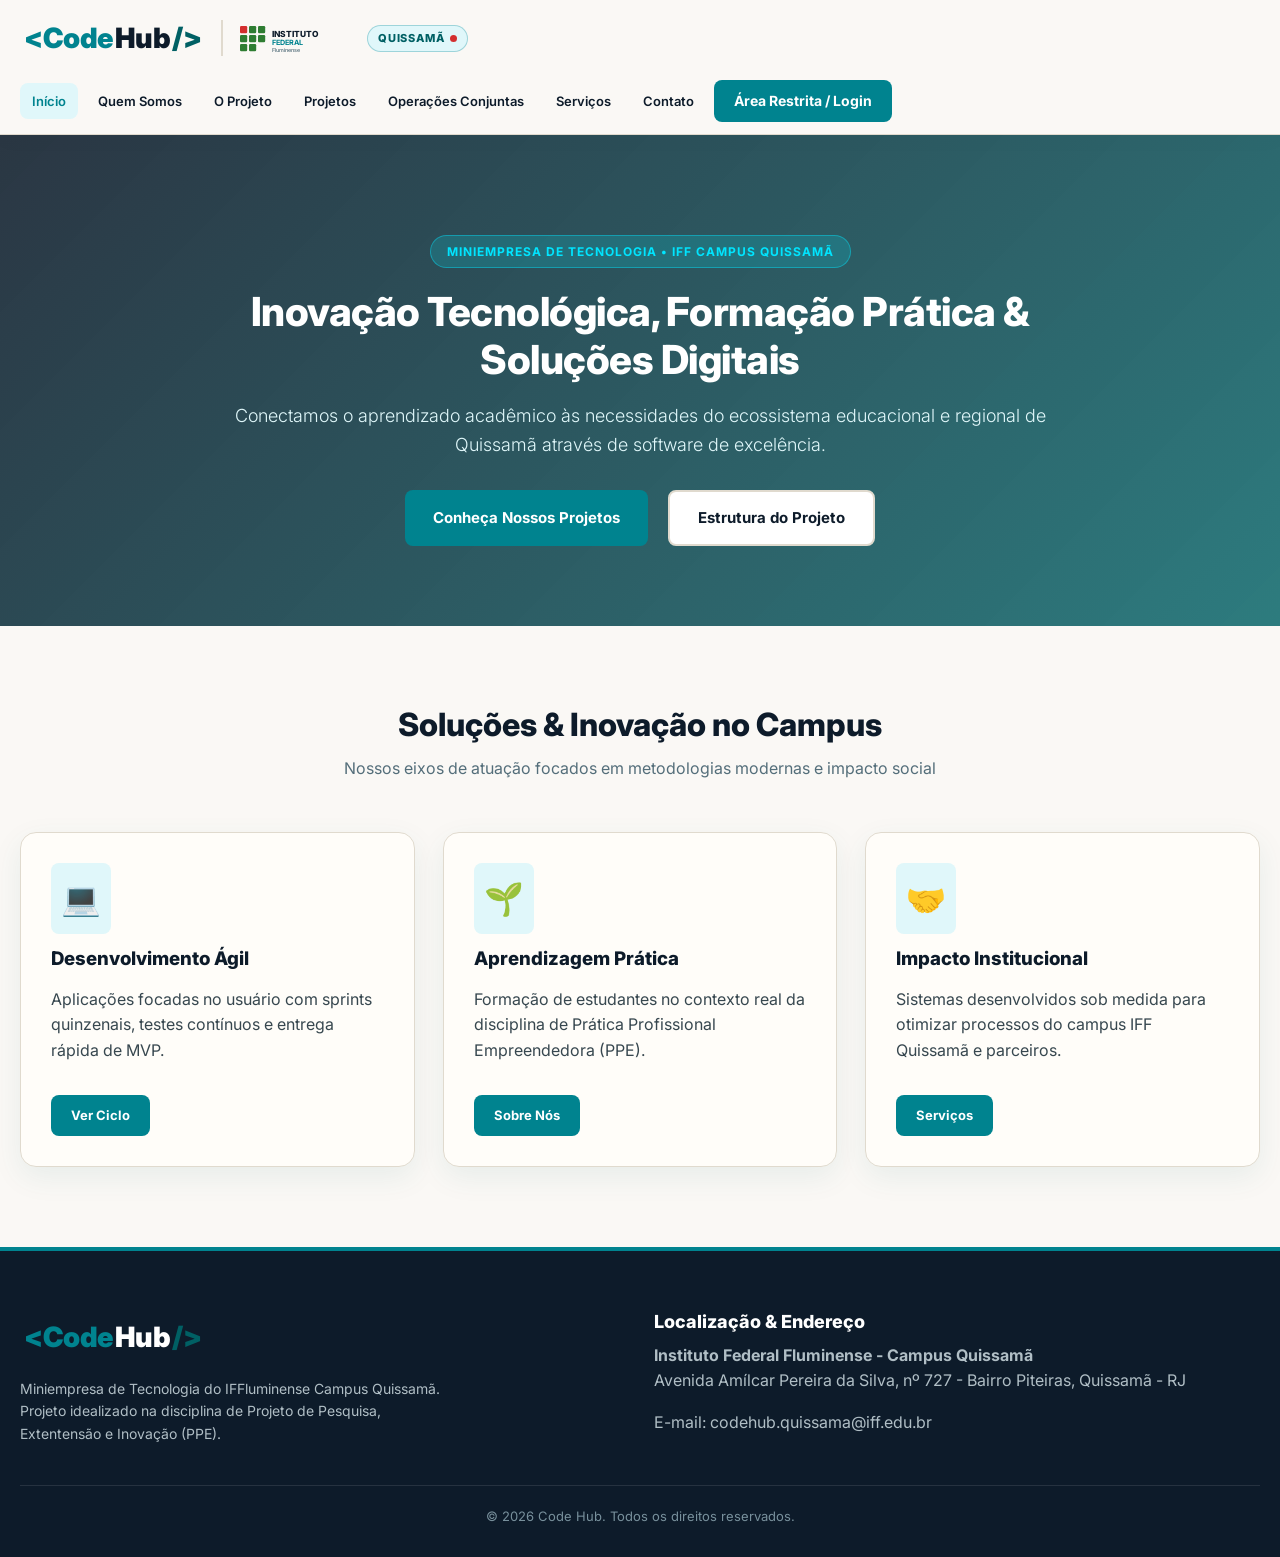
==== commit 65af793b: "Update index.html" ====
--- a/index.html
+++ b/index.html
@@ -112,7 +112,7 @@
                     <a href="index.html" class="logo-3d footer-logo">
                         <span class="logo-code">&lt;Code</span><span class="logo-hub">Hub</span><span class="logo-slash">/&gt;</span>
                     </a>
-                    <p class="footer-desc">Miniempresa de Tecnologia do IFFluminense Campus Quissamã. Projeto idealizado na disciplina de Prática Profissional Empreendedora (PPE).</p>
+                    <p class="footer-desc">Miniempresa de Tecnologia do IFFluminense Campus Quissamã. Projeto idealizado na disciplina de Projeto de Pesquisa, Extentensão e Inovação (PPE).</p>
                 </div>
                 <div class="footer-contact">
                     <h4>Localização &amp; Endereço</h4>
@@ -122,7 +122,7 @@
                 </div>
             </div>
             <div class="footer-bottom">
-                <p>&copy; 2026 Code Hub - IFFluminense Campus Quissamã. Todos os direitos reservados.</p>
+                <p>&copy; 2026 Code Hub. Todos os direitos reservados.</p>
             </div>
         </div>
     </footer>
--- a/index.css
+++ b/index.css
@@ -3,20 +3,18 @@
    ========================================================================== */
 
 :root {
-    /* --- CORES PRINCIPAIS (CIANO & CREME) --- */
-    --cyan-primary: #00838f;        /* Ciano Elegante Principal */
-    --cyan-dark: #006064;           /* Ciano Escuro */
-    --cyan-light: #00e5ff;          /* Ciano Glow */
-    --cyan-soft-bg: #e0f7fa;        /* Fundo Ciano suave */
+    /* --- CORES PRINCIPAIS --- */
+    --cyan-primary: #00838f;        /* Ciano Padrão dos Botões */
+    --cyan-dark: #006064;           
+    --cyan-light: #00e5ff;          
+    --cyan-soft-bg: #e0f7fa;        
     
-    --green-gradient-hover: linear-gradient(135deg, #2e7d32 0%, #4caf50 100%); /* Verde Gradiente para Hover */
-
-    --cream-bg: #faf8f5;            /* Creme Principal */
-    --cream-card: #fffdf9;          /* Creme para Cards */
-    --cream-darker: #f3efe6;        /* Creme secundário */
+    --cream-bg: #faf8f5;            
+    --cream-card: #fffdf9;          
+    --cream-darker: #f3efe6;        
     
-    --dark-slate: #0d1b2a;          /* Grafite Escuro */
-    --body-text: #37474f;           /* Cor de leitura */
+    --dark-slate: #0d1b2a;          
+    --body-text: #37474f;           
     --border-color: #e0dace;        
     
     /* --- EFEITOS E DIMENSÕES --- */
@@ -25,7 +23,7 @@
     --radius-lg: 24px;
     --shadow-soft: 0 10px 30px rgba(0, 96, 100, 0.08);
     --shadow-hover: 0 18px 40px rgba(0, 96, 100, 0.22);
-    --transition: all 0.35s cubic-bezier(0.4, 0, 0.2, 1);
+    --transition: all 0.3s cubic-bezier(0.4, 0, 0.2, 1);
 }
 
 /* --- RESET E BASE --- */
@@ -47,7 +45,7 @@
     overflow-x: hidden;
 }
 
-/* --- ANIMAÇÃO DE TRANSIÇÃO ENTRE PÁGINAS --- */
+/* --- TRANSIÇÃO PÁGINA --- */
 .page-transition {
     animation: fadeInSlide 0.6s cubic-bezier(0.16, 1, 0.3, 1) forwards;
 }
@@ -87,18 +85,18 @@
 /* --- CONTAINERS & GRID --- */
 .container {
     width: 100%;
-    max-width: 1240px;
+    max-width: 1280px;
     margin: 0 auto;
-    padding: 0 24px;
+    padding: 0 20px;
 }
 
 .section {
-    padding: 90px 0;
+    padding: 80px 0;
 }
 
 .grid {
     display: grid;
-    gap: 32px;
+    gap: 28px;
 }
 
 .grid-2 { grid-template-columns: repeat(2, 1fr); }
@@ -107,17 +105,16 @@
 
 .mt-2 { margin-top: 16px; }
 .mt-4 { margin-top: 32px; }
-.mt-5 { margin-top: 48px; }
 
 /* --- BARRA DE NAVEGAÇÃO (NAVBAR) --- */
 .navbar {
     position: sticky;
     top: 0;
-    background: rgba(250, 248, 245, 0.94);
+    background: rgba(250, 248, 245, 0.96);
     backdrop-filter: blur(14px);
     border-bottom: 1px solid var(--border-color);
     z-index: 1000;
-    padding: 14px 0;
+    padding: 12px 0;
     box-shadow: 0 4px 20px rgba(0, 0, 0, 0.03);
 }
 
@@ -125,81 +122,63 @@
     display: flex;
     align-items: center;
     justify-content: space-between;
+    gap: 15px;
+    flex-wrap: wrap;
 }
 
 .brand-wrapper {
     display: flex;
     align-items: center;
-    gap: 20px;
-}
-
-/* --- LOGO 3D DA CODE HUB --- */
+    gap: 16px;
+    margin-right: 18px; /* Espaço entre Quissamã e o botão Início */
+}
+
+/* --- LOGO 3D CODE HUB (SEM DESFOQUE NO SLASHER />) --- */
 .logo-3d-wrapper {
     perspective: 1000px;
 }
 
 .logo-3d {
-    font-size: 30px;
+    font-size: 28px;
     font-weight: 900;
     display: inline-flex;
     align-items: center;
     letter-spacing: -0.5px;
     position: relative;
-    transform-style: preserve-3d;
-    transition: transform 0.4s cubic-bezier(0.175, 0.885, 0.32, 1.275);
-    padding: 4px 8px;
-    border-radius: 8px;
-}
-
-.logo-3d:hover {
-    transform: rotateY(12deg) rotateX(6deg) scale(1.05);
+    padding: 4px;
 }
 
 .logo-code {
-    background: linear-gradient(135deg, #00e5ff 0%, #00838f 100%);
-    -webkit-background-clip: text;
-    -webkit-text-fill-color: transparent;
-    filter: drop-shadow(0px 2px 8px rgba(0, 229, 255, 0.4));
+    color: var(--cyan-primary);
     font-weight: 900;
 }
 
 .logo-hub {
     color: var(--dark-slate);
-    text-shadow: 2px 2px 0px #ffffff, 4px 4px 0px rgba(0, 96, 100, 0.25);
     font-weight: 900;
     margin: 0 2px;
-    transition: color 0.3s ease;
-}
-
-.logo-3d:hover .logo-hub {
-    color: #00838f;
-}
-
+}
+
+/* RESOLVIDO: Removido filtro de sombra e animação que causavam o borrão */
 .logo-slash {
     color: var(--cyan-dark);
     font-weight: 900;
-    text-shadow: 0 0 10px rgba(0, 229, 255, 0.6);
-    animation: pulseGlow 2.5s infinite alternate;
-}
-
-@keyframes pulseGlow {
-    0% { filter: drop-shadow(0 0 2px rgba(0,229,255,0.3)); }
-    100% { filter: drop-shadow(0 0 10px rgba(0,229,255,0.8)); }
-}
-
-/* --- MARCA DO IFF --- */
+    text-shadow: none !important;
+    filter: none !important;
+}
+
+/* --- MARCA DO IFF & BOTÃO QUISSAMÃ --- */
 .iff-brand-container {
     display: flex;
     align-items: center;
     gap: 10px;
     border-left: 2px solid var(--border-color);
-    padding-left: 18px;
+    padding-left: 14px;
 }
 
 .iff-svg-logo {
-    height: 40px;
+    height: 36px;
     width: auto;
-    filter: drop-shadow(0px 2px 4px rgba(0,0,0,0.08));
 }
 
 .iff-badge-discrete {
@@ -213,33 +192,39 @@
     color: var(--cyan-dark);
     background: var(--cyan-soft-bg);
     border: 1px solid rgba(0, 131, 143, 0.3);
-    padding: 4px 12px;
+    padding: 4px 10px;
     border-radius: 20px;
+    transition: var(--transition);
+}
+
+.iff-badge-discrete:hover {
+    background: #b2ebf2;
 }
 
 .iff-dot {
-    width: 8px;
-    height: 8px;
+    width: 7px;
+    height: 7px;
     background-color: #d32f2f;
     border-radius: 50%;
     display: inline-block;
-    box-shadow: 0 0 6px rgba(211, 47, 47, 0.6);
-}
-
-/* --- MENU DE NAVEGAÇÃO E ESPAÇAMENTOS --- */
+}
+
+/* --- MENU DE NAVEGAÇÃO COMPACTO E RESPONSIVO --- */
 .nav-menu {
     display: flex;
     align-items: center;
-    gap: 20px; /* Maior espaçamento entre os botões da nav */
+    gap: 8px;
+    flex-wrap: wrap;
 }
 
 .nav-link {
     font-weight: 600;
-    font-size: 14px;
+    font-size: 13px;
     color: var(--dark-slate);
-    padding: 8px 16px;
+    padding: 8px 12px;
     border-radius: var(--radius-sm);
     transition: var(--transition);
+    white-space: nowrap;
 }
 
 .nav-link:hover,
@@ -248,67 +233,58 @@
     background-color: var(--cyan-soft-bg);
 }
 
-/* --- ESTILO DOS BOTÕES (FUNDO CIANO -> HOVER VERDE GRADIENTE) --- */
+/* --- BOTÕES COM COR CIANO PADRÃO E VERDE GRADIENTE NO HOVER --- */
 .btn {
     display: inline-flex;
     align-items: center;
     justify-content: center;
-    gap: 10px;
-    padding: 12px 28px; /* Maior espaçamento interno */
+    gap: 8px;
+    padding: 10px 20px;
     border-radius: var(--radius-sm);
     font-weight: 700;
-    font-size: 15px;
+    font-size: 14px;
     cursor: pointer;
     transition: var(--transition);
     border: none;
     text-align: center;
-    position: relative;
-    overflow: hidden;
+    background-color: var(--cyan-primary) !important; /* Cor de fundo normal (Ciano) */
+    color: #ffffff !important;
+    white-space: nowrap;
+}
+
+/* Efeito ao passar o mouse: Fundo Verde Gradiente */
+.btn:hover,
+.btn-nav-login:hover,
+.btn-primary:hover,
+.btn-gradient:hover {
+    background: linear-gradient(135deg, #2e7d32 0%, #4caf50 100%) !important; /* Verde Gradiente */
+    color: #ffffff !important;
+    transform: translateY(-2px);
+    box-shadow: 0 6px 18px rgba(46, 125, 50, 0.35);
 }
 
 .btn-lg {
-    padding: 16px 36px;
-    font-size: 16px;
-}
-
-/* Fundo Ciano Padrão */
-.btn-gradient, 
-.btn-primary, 
-.btn-nav-login {
-    background: var(--cyan-primary) !important;
-    color: #ffffff !important;
-    box-shadow: 0 4px 14px rgba(0, 131, 143, 0.25);
-}
-
-/* Fundo Verde Gradiente ao Passar o Mouse (Hover) */
-.btn-gradient:hover, 
-.btn-primary:hover, 
-.btn-nav-login:hover {
-    background: var(--green-gradient-hover) !important;
-    transform: translateY(-3px) scale(1.02);
-    box-shadow: 0 10px 24px rgba(46, 125, 50, 0.35);
+    padding: 14px 28px;
+    font-size: 15px;
 }
 
 /* Botão Outline */
 .btn-outline {
-    background-color: rgba(255, 255, 255, 0.9);
-    color: var(--dark-slate);
+    background-color: #ffffff !important;
+    color: var(--dark-slate) !important;
     border: 2px solid var(--border-color);
-    backdrop-filter: blur(4px);
 }
 
 .btn-outline:hover {
-    background: var(--green-gradient-hover);
-    color: #ffffff;
+    background: linear-gradient(135deg, #2e7d32 0%, #4caf50 100%) !important;
+    color: #ffffff !important;
     border-color: transparent;
-    box-shadow: 0 10px 24px rgba(46, 125, 50, 0.3);
-    transform: translateY(-3px);
 }
 
 /* --- HERO SECTION --- */
 .hero {
     position: relative;
-    padding: 120px 0 90px 0;
+    padding: 100px 0 80px 0;
     background-size: cover;
     background-position: center;
     background-repeat: no-repeat;
@@ -336,26 +312,24 @@
     border: 1px solid rgba(0, 229, 255, 0.4);
     color: #00e5ff;
     font-weight: 700;
-    font-size: 13px;
-    padding: 6px 18px;
+    font-size: 12px;
+    padding: 6px 16px;
     border-radius: 30px;
-    margin-bottom: 24px;
+    margin-bottom: 20px;
     text-transform: uppercase;
     letter-spacing: 1px;
-    backdrop-filter: blur(6px);
 }
 
 .hero h1 {
     color: #ffffff;
-    font-size: 46px;
-    margin-bottom: 20px;
-    letter-spacing: -1px;
-    text-shadow: 0 4px 12px rgba(0,0,0,0.3);
+    font-size: 40px;
+    margin-bottom: 18px;
+    letter-spacing: -0.5px;
 }
 
 .hero p {
-    font-size: 19px;
-    margin-bottom: 36px;
+    font-size: 18px;
+    margin-bottom: 30px;
     color: #e0f7fa;
     font-weight: 300;
 }
@@ -363,131 +337,107 @@
 .hero-buttons {
     display: flex;
     justify-content: center;
-    gap: 28px; /* Maior espaçamento entre botões principais */
+    gap: 20px;
     flex-wrap: wrap;
 }
 
-/* --- TÍTULOS DE SEÇÕES --- */
+/* --- TÍTULOS --- */
 .section-title {
     text-align: center;
     max-width: 700px;
-    margin: 0 auto 60px auto;
+    margin: 0 auto 50px auto;
 }
 
 .section-title h2 {
-    font-size: 36px;
-    margin-bottom: 14px;
-    letter-spacing: -0.5px;
-    position: relative;
-    display: inline-block;
-}
-
-.section-title h2::after {
-    content: "";
-    display: block;
-    width: 60px;
-    height: 4px;
-    background: var(--cyan-primary);
-    margin: 8px auto 0 auto;
-    border-radius: 2px;
+    font-size: 32px;
+    margin-bottom: 12px;
 }
 
 .section-title p {
-    font-size: 17px;
+    font-size: 16px;
     color: #546e7a;
 }
 
-/* --- CARDS COM RECURSOS VISUAIS --- */
-.card-pilar, .card-about, .card-service, .card-operacao, .card-project {
+/* --- CARDS --- */
+.card-pilar {
     background-color: var(--cream-card);
-    padding: 36px;
+    padding: 30px;
     border-radius: var(--radius-md);
     border: 1px solid var(--border-color);
     box-shadow: var(--shadow-soft);
     transition: var(--transition);
-    position: relative;
-    overflow: hidden;
-}
-
-.card-pilar::before, .card-service::before {
-    content: "";
-    position: absolute;
-    top: 0; left: 0; width: 100%; height: 4px;
-    background: linear-gradient(90deg, var(--cyan-primary), var(--cyan-light));
-    opacity: 0;
-    transition: var(--transition);
-}
-
-.card-pilar:hover, .card-service:hover, .card-operacao:hover, .card-project:hover {
-    transform: translateY(-8px);
+}
+
+.card-pilar:hover {
+    transform: translateY(-5px);
     box-shadow: var(--shadow-hover);
-    border-color: rgba(0, 131, 143, 0.4);
-}
-
-.card-pilar:hover::before, .card-service:hover::before {
-    opacity: 1;
 }
 
 .pilar-icon {
-    font-size: 38px;
-    margin-bottom: 18px;
+    font-size: 32px;
+    margin-bottom: 14px;
     display: inline-block;
-    padding: 12px;
+    padding: 10px;
     background: var(--cyan-soft-bg);
     border-radius: var(--radius-sm);
 }
 
-/* --- RODAPÉ (FOOTER) CORRIGIDO --- */
+/* --- RODAPÉ (FOOTER) --- */
 .footer {
     background-color: var(--dark-slate);
     color: #b0bec5;
-    padding: 70px 0 30px 0;
+    padding: 60px 0 30px 0;
     border-top: 4px solid var(--cyan-primary);
-}
-
-/* Ajuste na logo do rodapé para remover borrão/desfoque */
-.footer-logo {
-    padding: 0;
 }
 
 .footer-logo .logo-hub {
     color: #ffffff;
-    text-shadow: none; /* Remove a sombra duplicada que causava borrão no fundo escuro */
 }
 
 .footer-desc {
-    margin-top: 16px;
+    margin-top: 14px;
     max-width: 420px;
     font-size: 14px;
-    line-height: 1.7;
 }
 
 .footer-contact h4 {
     color: #ffffff;
-    font-size: 20px;
-    margin-bottom: 12px;
+    font-size: 18px;
+    margin-bottom: 10px;
 }
 
 .footer-bottom {
-    margin-top: 50px;
-    padding-top: 24px;
+    margin-top: 40px;
+    padding-top: 20px;
     border-top: 1px solid rgba(255, 255, 255, 0.1);
     text-align: center;
     font-size: 13px;
     color: #78909c;
 }
 
-/* RESPONSIVIDADE */
+/* --- RESPONSIVIDADE PARA AJUSTAR CERTINHO NA TELA --- */
+@media (max-width: 1200px) {
+    .nav-container {
+        justify-content: center;
+    }
+    .brand-wrapper {
+        margin-right: 0;
+        margin-bottom: 10px;
+    }
+    .nav-menu {
+        justify-content: center;
+    }
+}
+
 @media (max-width: 992px) {
-    .grid-4 { grid-template-columns: repeat(2, 1fr); }
     .grid-3 { grid-template-columns: repeat(1, 1fr); }
-    .hero h1 { font-size: 36px; }
+    .hero h1 { font-size: 32px; }
 }
 
 @media (max-width: 768px) {
     .grid-2 { grid-template-columns: repeat(1, 1fr); }
-    .nav-menu { display: none; }
-    .hero h1 { font-size: 30px; }
-    .brand-wrapper { flex-direction: column; align-items: flex-start; gap: 10px; }
+    .brand-wrapper { flex-direction: column; gap: 8px; }
     .iff-brand-container { border-left: none; padding-left: 0; }
-}
+    .hero h1 { font-size: 26px; }
+    .hero p { font-size: 15px; }
+}
